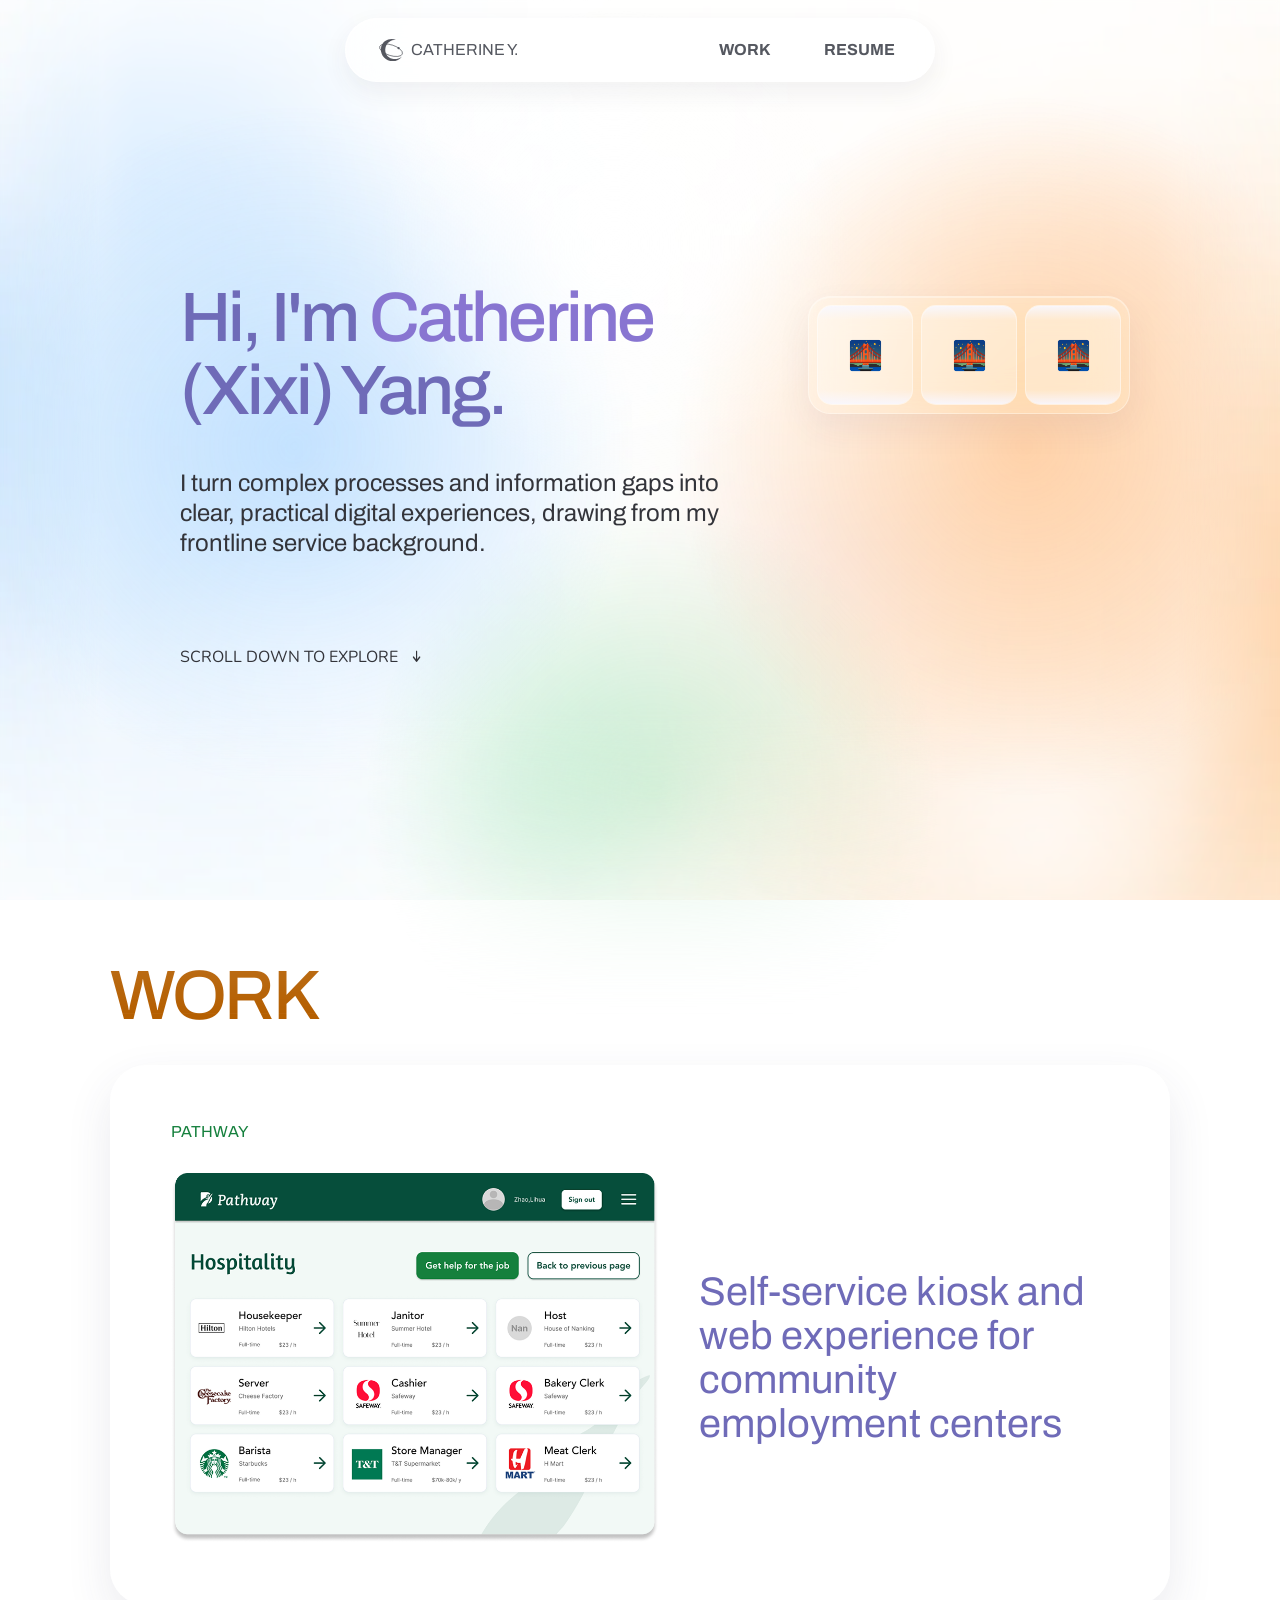
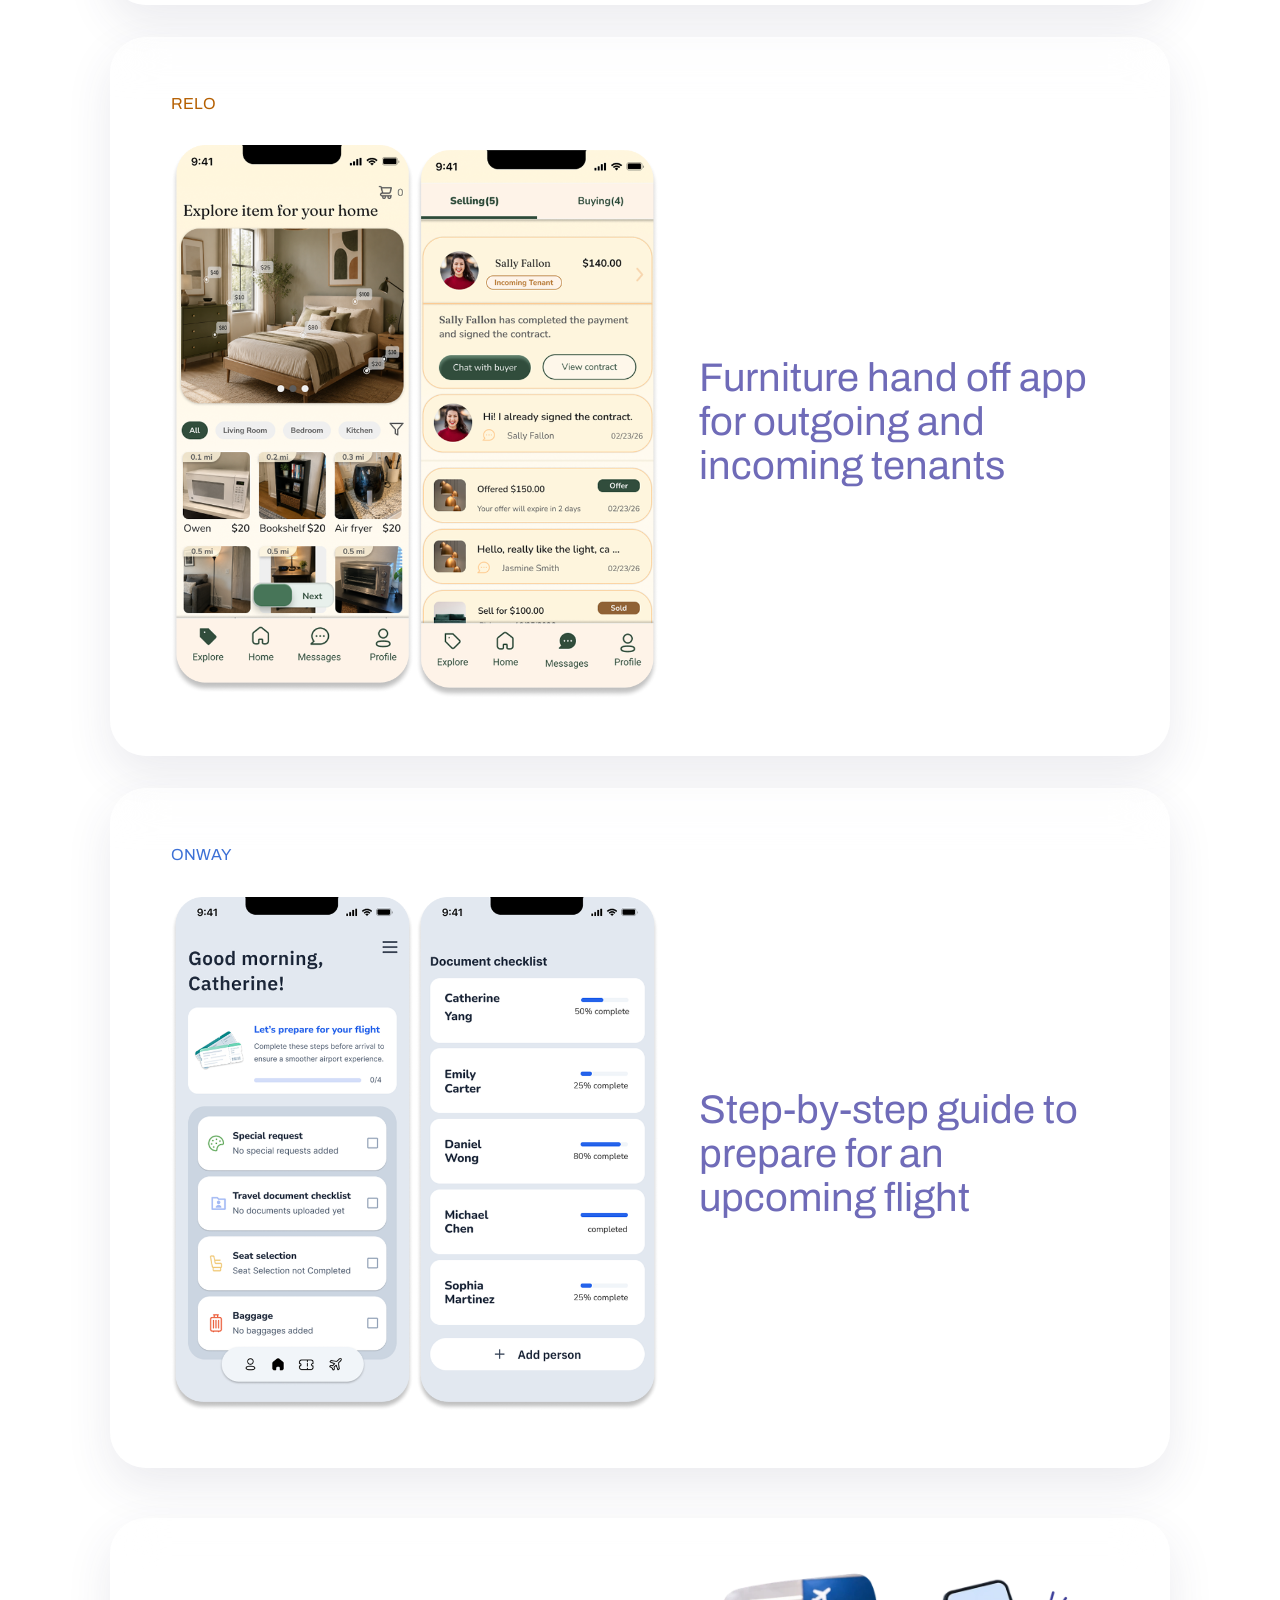
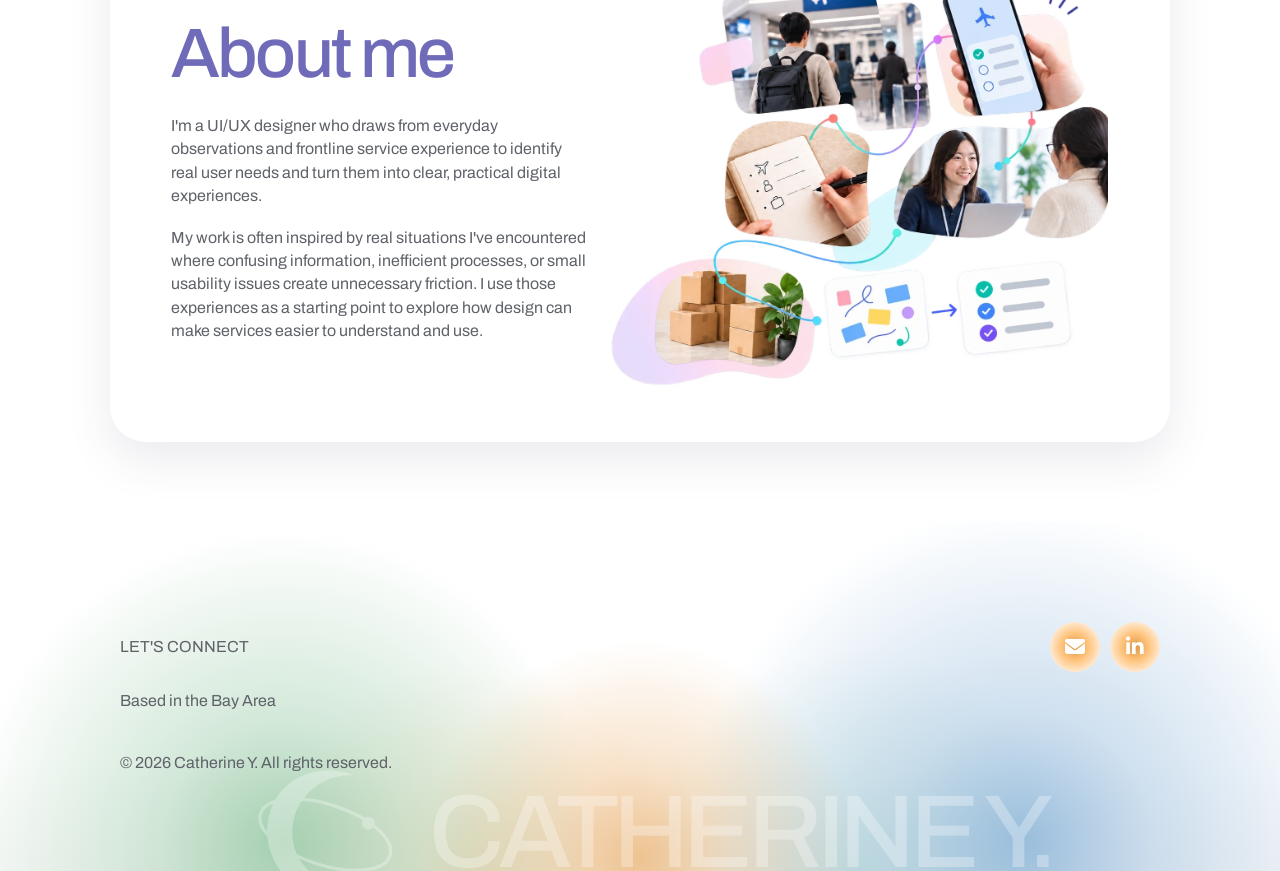
==== index.html @ 607687c9 "Restore Catherine color animation and set homepage headings to Archivo 500" ====
<!doctype html>
<html lang="en">
<head>
  <meta charset="utf-8">
  <meta name="viewport" content="width=device-width, initial-scale=1">
  <title>Catherine Y. — UI/UX Designer</title>
  <meta name="description" content="Selected UI/UX work by Catherine Y., a designer based in the Bay Area.">
  <link rel="preconnect" href="https://fonts.googleapis.com">
  <link rel="preconnect" href="https://fonts.gstatic.com" crossorigin>
  <link rel="stylesheet" href="https://cdnjs.cloudflare.com/ajax/libs/font-awesome/6.7.2/css/all.min.css">
  <link rel="stylesheet" href="style-hero-slot-machine(3).css?v=archivo-heading-color-20261027">
</head>
<body data-project="hero">
  <div class="site-backdrop" aria-hidden="true">
    <span class="theme-wash theme-wash--hero"></span>
    <span class="theme-wash theme-wash--pathway"></span>
    <span class="theme-wash theme-wash--relo"></span>
    <span class="theme-wash theme-wash--onway"></span>
    <span class="theme-wash theme-wash--about"></span>
  </div>

  <main id="top">
      <header class="topbar page-width">
        <a class="wordmark" href="#top" aria-label="Catherine Y. home">
          <svg class="wordmark-logo" viewBox="0 0 1024 1024" aria-hidden="true" focusable="false">
            <path d="M704 185C510 110 286 200 232 403C176 612 311 824 520 861C670 888 818 831 895 716C806 790 694 819 588 795C427 759 331 599 367 440C402 282 544 182 704 185Z" fill="currentColor"/>
            <ellipse cx="545" cy="520" rx="382" ry="170" transform="rotate(18 545 520)" fill="none" stroke="currentColor" stroke-width="18"/>
            <ellipse cx="545" cy="520" rx="382" ry="170" transform="rotate(18 545 520)" fill="none" stroke="currentColor" stroke-width="6"/>
            <circle cx="786" cy="455" r="36" fill="currentColor"/>
          </svg>
          <span>CATHERINE Y.</span>
        </a>
        <nav class="desktop-nav" aria-label="Primary navigation">
          <a href="#work">WORK</a>
          <span aria-disabled="true">RESUME</span>
        </nav>
        <div class="mobile-nav">
          <button class="menu-button" id="menuButton" type="button" aria-label="Open navigation menu" aria-expanded="false" aria-controls="mobileMenu">
            <i class="menu-icon menu-icon--bars fa-solid fa-bars" aria-hidden="true"></i>
            <i class="menu-icon menu-icon--close fa-solid fa-xmark" aria-hidden="true"></i>
          </button>
          <nav class="mobile-menu" id="mobileMenu" aria-label="Mobile navigation" hidden>
            <a href="#work">WORK</a>
            <span aria-disabled="true">RESUME</span>
          </nav>
        </div>
      </header>
    <section class="hero" data-theme="hero" aria-labelledby="hero-title">

      <div class="hero-content page-width">
        <div class="hero-heading-row">
          <h1 id="hero-title">
            <span class="hero-title__line hero-title__primary">Hi, I&apos;m <span class="hero-title__name">Catherine</span><wbr>(Xixi) Yang.</span>
          </h1>
        </div>
        <p>I turn complex processes and information gaps into clear, practical digital experiences, drawing from my frontline service background.</p>
        <div class="hero-slot" aria-label="Animated slot machine identity tags">
          <div class="hero-slot__window">
            <div class="hero-slot__reel" id="slotReel1"></div>
          </div>
          <div class="hero-slot__window">
            <div class="hero-slot__reel" id="slotReel2"></div>
          </div>
          <div class="hero-slot__window">
            <div class="hero-slot__reel" id="slotReel3"></div>
          </div>
        </div>
        <a class="explore-link" href="#work">
          <span>SCROLL DOWN TO EXPLORE</span>
          <i class="fa-solid fa-arrow-down" aria-hidden="true"></i>
        </a>
      </div>
    </section>

    <section class="work page-width" id="work" aria-label="Selected work">
      <h2 class="work-heading">WORK</h2>
      <a class="project-card project-card--pathway" data-theme="pathway" aria-labelledby="pathway-title" href="pathway-case-study/index.html" aria-label="Open Pathway case study">
        <p class="project-label">PATHWAY</p>
        <div class="project-grid project-grid--image-first">
          <img class="project-art project-art--pathway" src="assets/homepage-pathway-f1f84f32.webp" alt="Pathway employment center kiosk and web dashboard" width="935" height="709" loading="lazy" decoding="async">
          <div class="project-copy">
            <h2 id="pathway-title">Self-service kiosk and web experience for community employment centers</h2>
            <span class="project-button project-button--green" aria-hidden="true">
              <span>VIEW MORE</span>
              <i class="fa-solid fa-arrow-right" aria-hidden="true"></i>
            </span>
          </div>
        </div>
      </a>

      <a class="project-card project-card--relo" data-theme="relo" aria-labelledby="relo-title" href="relo-case-study/index.html" aria-label="Open Relo case study">
        <p class="project-label">RELO</p>
        <div class="project-grid project-grid--image-first">
          <img class="project-art project-art--relo" src="assets/homepage-relo-a4ccd222.webp" alt="Relo furniture handoff mobile app" width="801" height="910" loading="lazy" decoding="async">
          <div class="project-copy">
            <h2 id="relo-title">Furniture hand off app for outgoing and incoming tenants</h2>
            <span class="project-button project-button--orange" aria-hidden="true">
              <span>VIEW MORE</span>
              <i class="fa-solid fa-arrow-right" aria-hidden="true"></i>
            </span>
          </div>
        </div>
      </a>

      <a class="project-card project-card--onway" data-theme="onway" aria-labelledby="onway-title" href="onway-case-study/index.html" aria-label="Open Onway case study">
        <p class="project-label">ONWAY</p>
        <div class="project-grid project-grid--image-first">
          <img class="project-art project-art--onway" src="assets/homepage-onway-e5af6d62.webp" alt="Onway post-booking travel preparation mobile app" width="854" height="900" loading="lazy" decoding="async">
          <div class="project-copy project-copy--onway">
            <h2 id="onway-title">Step-by-step guide to prepare for an upcoming flight</h2>
            <span class="project-button project-button--blue" aria-hidden="true">
              <span>VIEW MORE</span>
              <i class="fa-solid fa-arrow-right" aria-hidden="true"></i>
            </span>
          </div>
        </div>
      </a>
    </section>

    <section class="about page-width" id="about" data-theme="about" aria-labelledby="about-title">
      <div class="about-copy">
        <h2 id="about-title">About me</h2>
        <div>
          <p>I&apos;m a UI/UX designer who draws from everyday observations and frontline service experience to identify real user needs and turn them into clear, practical digital experiences.</p>
          <p>My work is often inspired by real situations I&apos;ve encountered where confusing information, inefficient processes, or small usability issues create unnecessary friction. I use those experiences as a starting point to explore how design can make services easier to understand and use.</p>
        </div>
      </div>
      <img class="about-art" src="assets/homepage-about.webp" alt="A collage illustrating Catherine's design practice" width="1214" height="1025" loading="lazy" decoding="async">
    </section>

    <footer class="footer">
    <div class="footer-watermark" aria-hidden="true">
      <svg class="footer-watermark-logo" viewBox="0 0 1024 1024" focusable="false">
        <path d="M704 185C510 110 286 200 232 403C176 612 311 824 520 861C670 888 818 831 895 716C806 790 694 819 588 795C427 759 331 599 367 440C402 282 544 182 704 185Z" fill="currentColor"/>
        <ellipse cx="545" cy="520" rx="382" ry="170" transform="rotate(18 545 520)" fill="none" stroke="currentColor" stroke-width="18"/>
        <ellipse cx="545" cy="520" rx="382" ry="170" transform="rotate(18 545 520)" fill="none" stroke="currentColor" stroke-width="6"/>
        <circle cx="786" cy="455" r="36" fill="currentColor"/>
      </svg>
      <span>CATHERINE Y.</span>
    </div>
      <div class="footer-inner page-width">
        <div class="footer-row footer-row--top">
          <p>LET&apos;S CONNECT</p>
          <div class="social-links">
            <a href="mailto:sipheyy@gmail.com" aria-label="Email Catherine" title="sipheyy@gmail.com">
              <i class="fa-solid fa-envelope" aria-hidden="true"></i>
            </a>
            <span aria-label="LinkedIn link coming soon" title="LinkedIn link coming soon">
              <i class="fa-brands fa-linkedin-in" aria-hidden="true"></i>
            </span>
          </div>
        </div>
        <div class="footer-row footer-row--contact">
          <p>Based in the Bay Area</p>
        </div>
        <div class="footer-bottom-row"><p class="copyright">© 2026 Catherine Y. All rights reserved.</p><div class="footer-brand" aria-label="Catherine Y."><svg class="footer-brand-logo" viewBox="0 0 1024 1024" aria-hidden="true" focusable="false">
  <path d="M704 185C510 110 286 200 232 403C176 612 311 824 520 861C670 888 818 831 895 716C806 790 694 819 588 795C427 759 331 599 367 440C402 282 544 182 704 185Z" fill="currentColor"/>
  <ellipse cx="545" cy="520" rx="382" ry="170" transform="rotate(18 545 520)" fill="none" stroke="currentColor" stroke-width="18"/>
  <ellipse cx="545" cy="520" rx="382" ry="170" transform="rotate(18 545 520)" fill="none" stroke="currentColor" stroke-width="6"/>
  <circle cx="786" cy="455" r="36" fill="currentColor"/>
</svg><span>CATHERINE Y.</span></div></div>
      </div>
    </footer>
  </main>

  <div class="project-cursor" id="projectCursor" aria-hidden="true">
    <div class="project-cursor__glow"></div>
    <svg class="project-cursor__ring" viewBox="0 0 132 132" focusable="false">
      <defs>
        <path id="projectCursorPath" d="M66,66 m-49,0 a49,49 0 1,1 98,0 a49,49 0 1,1 -98,0" />
      </defs>
      <text>
        <textPath href="#projectCursorPath" startOffset="0%" textLength="307" lengthAdjust="spacing">VIEW MORE · VIEW MORE · VIEW MORE · </textPath>
      </text>
    </svg>
  </div>

  <script>
    (() => {
      const button = document.getElementById('menuButton');
      const menu = document.getElementById('mobileMenu');
      const closeMenu = () => {
        menu.hidden = true;
        document.body.classList.remove('menu-open');
        button.setAttribute('aria-expanded', 'false');
        button.setAttribute('aria-label', 'Open navigation menu');
        button.classList.remove('is-open');
      };

      button.addEventListener('click', () => {
        const willOpen = menu.hidden;
        menu.hidden = !willOpen;
        document.body.classList.toggle('menu-open', willOpen);
        button.setAttribute('aria-expanded', String(willOpen));
        button.setAttribute('aria-label', willOpen ? 'Close navigation menu' : 'Open navigation menu');
        button.classList.toggle('is-open', willOpen);
      });

      menu.querySelectorAll('a').forEach((link) => link.addEventListener('click', closeMenu));
      document.addEventListener('keydown', (event) => {
        if (event.key === 'Escape') closeMenu();
      });

      /* Hero slot machine */
      const reduceMotionSlot = window.matchMedia('(prefers-reduced-motion: reduce)').matches;
      const reels = [
        document.getElementById('slotReel1'),
        document.getElementById('slotReel2'),
        document.getElementById('slotReel3')
      ];

      const slotSets = [
        ['UI', 'UX', 'DESIGNER'],
        ['🌉', '🌉', '🌉'],
        ['Ps', 'Ai', 'Figma'],
        ['📷', '📷', '📷'],
        ['HTML', 'CSS', 'JS']
      ];

      const repeatCount = 18;
      const currentPositions = [slotSets.length * 6, slotSets.length * 6, slotSets.length * 6];
      const getItemHeight = () => {
        const slot = document.querySelector('.hero-slot');
        const height = slot ? parseFloat(getComputedStyle(slot).getPropertyValue('--slot-h')) : 100;
        return Number.isFinite(height) ? height : 100;
      };

      const tokenClass = (token) => {
        if (['🌉', '📷'].includes(token)) return 'hero-slot__item--emoji';
        const map = {
          'Ps': 'hero-slot__item--ps',
          'Ai': 'hero-slot__item--ai',
          'Figma': 'hero-slot__item--figma',
          'CSS': 'hero-slot__item--css',
          'HTML': 'hero-slot__item--html',
          'JS': 'hero-slot__item--js'
        };
        return map[token] || '';
      };

      const makeItem = (token) => {
        const div = document.createElement('div');
        div.className = `hero-slot__item ${tokenClass(token)}`.trim();
        if (['Ps', 'Ai', 'Figma'].includes(token)) {
          const badge = document.createElement('span');
          badge.className = `hero-slot__badge hero-slot__badge--${token.toLowerCase()}`;
          badge.textContent = token;
          div.appendChild(badge);
        } else {
          div.textContent = token;
        }
        return div;
      };

      reels.forEach((reel, col) => {
        if (!reel) return;
        for (let r = 0; r < repeatCount; r++) {
          slotSets.forEach((set) => reel.appendChild(makeItem(set[col])));
        }
        reel.style.transform = `translateY(${-currentPositions[col] * getItemHeight()}px)`;
      });

      const resetReelIfNeeded = (reel, index) => {
        const itemHeight = getItemHeight();
        const maxSafeIndex = slotSets.length * (repeatCount - 5);
        if (currentPositions[index] < maxSafeIndex) return;

        currentPositions[index] -= slotSets.length * 8;
        reel.style.transition = 'none';
        reel.style.transform = `translateY(${-currentPositions[index] * itemHeight}px)`;
        reel.offsetHeight;
      };

      if (!reduceMotionSlot && reels.every(Boolean)) {
        let sequenceIndex = 0;

        const spin = () => {
          const itemHeight = getItemHeight();
          sequenceIndex = (sequenceIndex + 1) % slotSets.length;
          const durations = [780, 980, 1180];
          const extraLoops = [2, 3, 4];

          reels.forEach((reel, index) => {
            resetReelIfNeeded(reel, index);
            currentPositions[index] += slotSets.length * extraLoops[index] + 1;
            reel.style.transition = `transform ${durations[index]}ms cubic-bezier(.16,.84,.24,1)`;
            reel.style.transform = `translateY(${-currentPositions[index] * itemHeight}px)`;
          });
        };

        setTimeout(() => {
          spin();
          setInterval(spin, 3400);
        }, 900);
      }

      const alignSlotWithHeading = () => {
        const heroContent = document.querySelector('.hero-content');
        const heroHeading = heroContent?.querySelector('#hero-title');
        const heroSlot = document.querySelector('.hero-slot');
        if (!heroContent || !heroHeading || !heroSlot) return;

        if (window.matchMedia('(min-width: 1121px)').matches) {
          const headingTop = heroHeading.getBoundingClientRect().top - heroContent.getBoundingClientRect().top;
          heroSlot.style.top = `${headingTop + (heroHeading.offsetHeight - heroSlot.offsetHeight) / 2}px`;
        } else {
          heroSlot.style.removeProperty('top');
        }
      };

      requestAnimationFrame(alignSlotWithHeading);
      document.fonts?.ready.then(alignSlotWithHeading);

      let slotResizeFrame;
      window.addEventListener('resize', () => {
        cancelAnimationFrame(slotResizeFrame);
        slotResizeFrame = requestAnimationFrame(() => {
          const itemHeight = getItemHeight();
          reels.forEach((reel, index) => {
            if (!reel) return;
            reel.style.transition = 'none';
            reel.style.transform = `translateY(${-currentPositions[index] * itemHeight}px)`;
          });
          alignSlotWithHeading();
        });
      });
const defaultTheme = document.body.dataset.project || 'hero';
      const projectCursor = document.getElementById('projectCursor');
      const finePointer = window.matchMedia('(min-width: 1121px) and (hover: hover) and (pointer: fine)');
      const cursorColors = {
        pathway: '#15803d',
        relo: '#b55f00',
        onway: '#3c70d6'
      };

      const moveProjectCursor = (event) => {
        if (!projectCursor || !finePointer.matches) return;
        projectCursor.style.setProperty('--cursor-x', `${event.clientX}px`);
        projectCursor.style.setProperty('--cursor-y', `${event.clientY}px`);
      };

      document.querySelectorAll('.project-card').forEach((card) => {
        const href = card.dataset.href;

        card.addEventListener('mouseenter', () => {
          document.body.dataset.project = card.dataset.theme;
          card.classList.add('is-hovered');

          if (projectCursor && finePointer.matches) {
            projectCursor.style.setProperty('--cursor-color', cursorColors[card.dataset.theme] || '#6F6BB8');
            projectCursor.classList.add('is-visible');
          }
        });

        card.addEventListener('mousemove', moveProjectCursor);

        card.addEventListener('mouseleave', () => {
          document.body.dataset.project = defaultTheme;
          card.classList.remove('is-hovered');
          projectCursor?.classList.remove('is-visible');
        });

        card.addEventListener('click', (event) => {
          if (!href || event.target.closest('a, button')) return;
          window.location.href = href;
        });

        card.addEventListener('keydown', (event) => {
          if (!href || (event.key !== 'Enter' && event.key !== ' ')) return;
          if (event.target.closest('a, button')) return;
          event.preventDefault();
          window.location.href = href;
        });
      });

      finePointer.addEventListener?.('change', () => {
        projectCursor?.classList.remove('is-visible');
      });
    })();
  </script>
</body>
</html>
---- style-hero-slot-machine(3).css ----
@import url("https://fonts.googleapis.com/css2?family=Archivo:wdth,wght@100,300;100,400;100,500;100,600;100,700&family=Caveat:wght@400;500&family=Nunito:wght@400;600&display=swap");

:root {
  --ink: #020617;
  --green: #064e3b;
  --orange: #bf6a02;
  --blue: #2563eb;
  --lavender: #a294e0;
  --border: #cbd5e1;
  --page-width: 1060px;
  --home-heading-size: 70px;
}

* { box-sizing: border-box; }
html { scroll-behavior: smooth; }
body {
  margin: 0;
  min-width: 320px;
  background: #fff;
  color: var(--ink);
  font-family: "Archivo", Arial, sans-serif;
}
body, button { font-synthesis: none; }
a { color: inherit; text-decoration: none; }
button { font: inherit; }
img { display: block; max-width: 100%; }
[hidden] { display: none !important; }

.site-backdrop {
  position: fixed;
  inset: 0;
  z-index: 0;
  overflow: hidden;
  pointer-events: none;
  background: #fff url("assets/homepage-backdrop.webp") center top / cover no-repeat;
}
main { position: relative; z-index: 1; }
.site-backdrop::after {
  content: "";
  position: absolute;
  inset: 0;
  background: rgb(255 255 255 / 20%);
  backdrop-filter: blur(2px);
}
.theme-wash {
  position: absolute;
  top: -8%;
  bottom: -8%;
  left: 50%;
  width: min(1280px, 100%);
  opacity: 0;
  transform: translateX(-50%) scale(1.02) rotate(-2deg);
  transition: opacity 480ms ease, transform 700ms cubic-bezier(.2,.7,.2,1);
  filter: blur(38px);
  -webkit-mask-image: linear-gradient(to right, transparent 0%, #000 10%, #000 90%, transparent 100%);
  mask-image: linear-gradient(to right, transparent 0%, #000 10%, #000 90%, transparent 100%);
}
.theme-wash::after {
  content: "";
  position: absolute;
  inset: 0;
  background:
    radial-gradient(ellipse at 36% 19%, rgb(255 255 255 / 98%), transparent 15%),
    radial-gradient(ellipse at 66% 44%, rgb(255 255 255 / 95%), transparent 16%),
    radial-gradient(ellipse at 26% 70%, rgb(255 255 255 / 92%), transparent 15%),
    radial-gradient(ellipse at 82% 86%, rgb(255 255 255 / 88%), transparent 14%);
}
.theme-wash--hero {
  background:
    radial-gradient(ellipse at 12% 25%, rgb(137 198 255 / 68%), transparent 18%),
    radial-gradient(ellipse at 86% 32%, rgb(255 174 105 / 62%), transparent 17%),
    radial-gradient(ellipse at 43% 81%, rgb(140 222 173 / 52%), transparent 16%),
    radial-gradient(ellipse at 66% 60%, rgb(211 188 255 / 30%), transparent 14%);
}
.theme-wash--pathway { background:
  radial-gradient(ellipse at 12% 24%, rgb(74 190 126 / 48%), transparent 24%),
  radial-gradient(ellipse at 86% 30%, rgb(103 211 149 / 42%), transparent 22%),
  radial-gradient(ellipse at 39% 76%, rgb(58 174 111 / 36%), transparent 23%),
  radial-gradient(ellipse at 72% 86%, rgb(137 224 169 / 34%), transparent 21%),
  radial-gradient(ellipse at 48% 43%, rgb(255 255 255 / 95%), transparent 20%);
}
.theme-wash--relo { background:
  radial-gradient(ellipse at 12% 24%, rgb(247 139 51 / 48%), transparent 24%),
  radial-gradient(ellipse at 86% 30%, rgb(255 175 74 / 42%), transparent 22%),
  radial-gradient(ellipse at 39% 76%, rgb(224 112 27 / 36%), transparent 23%),
  radial-gradient(ellipse at 72% 86%, rgb(255 193 105 / 34%), transparent 21%),
  radial-gradient(ellipse at 48% 43%, rgb(255 255 255 / 95%), transparent 20%);
}
.theme-wash--onway { background:
  radial-gradient(ellipse at 12% 24%, rgb(70 150 247 / 48%), transparent 24%),
  radial-gradient(ellipse at 86% 30%, rgb(104 184 255 / 42%), transparent 22%),
  radial-gradient(ellipse at 39% 76%, rgb(55 127 229 / 36%), transparent 23%),
  radial-gradient(ellipse at 72% 86%, rgb(139 198 255 / 34%), transparent 21%),
  radial-gradient(ellipse at 48% 43%, rgb(255 255 255 / 95%), transparent 20%);
}
.theme-wash--about {
  background:
    radial-gradient(ellipse at 16% 33%, rgb(192 155 241 / 50%), transparent 18%),
    radial-gradient(ellipse at 80% 58%, rgb(128 218 177 / 52%), transparent 18%),
    radial-gradient(ellipse at 48% 86%, rgb(255 188 147 / 27%), transparent 14%);
}
body[data-project="hero"] .theme-wash--hero,
body[data-project="pathway"] .theme-wash--pathway,
body[data-project="relo"] .theme-wash--relo,
body[data-project="onway"] .theme-wash--onway,
body[data-project="about"] .theme-wash--about { opacity: 1; transform: translateX(-50%) scale(1) rotate(1deg); }

.page-width { width: var(--page-width); margin-inline: auto; }
.hero {
  position: relative;
  isolation: isolate;
  min-height: 647px;
}
.hero::before {
  content: "";
  position: absolute;
  top: 0;
  bottom: -150px;
  left: 50%;
  width: min(1280px, 100%);
  transform: translateX(-50%);
  z-index: -1;
  background:
    radial-gradient(circle at 48% 24%, rgb(255 255 255 / 82%), transparent 23%),
    radial-gradient(circle at 23% 44%, rgb(175 216 255 / 62%), transparent 30%),
    radial-gradient(circle at 80% 44%, rgb(255 190 132 / 62%), transparent 30%),
    radial-gradient(circle at 51% 78%, rgb(166 226 184 / 55%), transparent 28%),
    rgb(255 255 255 / 52%);
  -webkit-mask-image:
    linear-gradient(to bottom, #000 0%, #000 70%, transparent 100%),
    linear-gradient(to right, transparent 0%, #000 8%, #000 92%, transparent 100%);
  -webkit-mask-composite: source-in;
  mask-image:
    linear-gradient(to bottom, #000 0%, #000 70%, transparent 100%),
    linear-gradient(to right, transparent 0%, #000 8%, #000 92%, transparent 100%);
  mask-composite: intersect;
  transform-origin: center;
  will-change: transform;
  animation: hero-glow-drift 24s ease-in-out infinite alternate;
}
.topbar {
  height: 126px;
  padding-top: 50px;
  display: flex;
  align-items: flex-start;
  justify-content: space-between;
  font-size: 16px;
  line-height: 1.2;
}
.wordmark { font-weight: 400; }
.wordmark-logo { display: none; }
.desktop-nav { display: flex; gap: 37px; font-weight: 700; }
.desktop-nav span, .mobile-menu span { cursor: default; color: var(--ink); }
.mobile-nav { display: none; }
.hero-content {
  padding: 100px 40px 90px 70px;
  display: grid;
  grid-template-columns: minmax(0, 570px) auto;
  grid-template-rows: auto auto auto;
  column-gap: clamp(72px, 8vw, 120px);
  align-items: start;
  justify-content: space-between;
}
.hero h1, .about h2 {
  margin: 0;
  font-family: "Archivo", Arial, sans-serif;
  font-weight: 500;
  line-height: 1.04;
  letter-spacing: -0.04em;
}
.hero h1 {
  font-size: var(--home-heading-size);
  max-width: 100%;
}
.hero-title__line { display: block; white-space: normal; }
.hero-title__primary {
  font-family: "Archivo", Arial, sans-serif;
  font-size: var(--home-heading-size);
  font-weight: 500;
  color: var(--primary-text);
}
@keyframes hero-glow-drift {
  0% { transform: translateX(-50%) translate3d(-18px, -8px, 0) scale(1.02) rotate(-0.45deg); }
  31% { transform: translateX(-50%) translate3d(20px, 11px, 0) scale(1.05) rotate(0.35deg); }
  68% { transform: translateX(-50%) translate3d(-7px, 23px, 0) scale(1.03) rotate(-0.2deg); }
  100% { transform: translateX(-50%) translate3d(24px, -4px, 0) scale(1.04) rotate(0.5deg); }
}


.hero-content > p {
  width: min(570px, 100%);
  margin: 40px 0 0;
  grid-column: 1;
  grid-row: 2;
  font-size: 24px;
  line-height: 1.25;
}
.explore-link {
  display: inline-flex;
  align-items: center;
  gap: 14px;
  margin-top: 88px;
  font-family: "Nunito", sans-serif;
  font-size: 16px;
  grid-column: 1;
  grid-row: 3;
  justify-self: start;
}
.explore-link i,
.back-to-top i {
  width: auto;
  height: auto;
  display: inline-block;
  border-radius: 0;
  background: none;
  color: #000;
  font-size: 13px;
  opacity: 1;
}
.explore-link i::before,
.back-to-top i::before {
  display: block;
  transform: scaleX(.78);
}

.work {
  padding-top: 96px;
  display: flex;
  flex-direction: column;
  gap: 32px;
  scroll-margin-top: 24px;
}
.work-heading {
  margin: 0;
  color: #b55f00;
  font-family: "Archivo", Arial, sans-serif;
  font-size: var(--home-heading-size);
  font-weight: 500;
  line-height: 1.04;
  letter-spacing: -0.04em;
}

.project-card,
.about {
  border: 1px solid var(--border);
  border-radius: 36px;
  background: rgb(255 255 255 / 88%);
  backdrop-filter: blur(20px);
}
.project-card { min-height: 540px; padding: 56px 60px; transition: transform 220ms ease, box-shadow 220ms ease; }
.project-card.is-hovered { transform: translateY(-4px); }
.project-card--pathway.is-hovered { box-shadow: 0 18px 46px rgb(21 128 61 / 13%); }
.project-card--relo.is-hovered { box-shadow: 0 18px 46px rgb(198 111 8 / 13%); }
.project-card--onway.is-hovered { box-shadow: 0 18px 46px rgb(82 127 227 / 14%); }
.project-card--relo,
.project-card--onway { min-height: 610px; }
.project-label {
  margin: 0;
  width: 100%;
  font-family: "Archivo", Arial, sans-serif;
  font-size: 16px;
  font-weight: 600;
  line-height: 1.2;
  letter-spacing: .14em;
}
.project-card > .project-label { margin-bottom: 32px; }
.project-grid {
  display: grid;
  grid-template-columns: minmax(0, 1.19fr) minmax(0, 1fr);
  align-items: center;
  gap: 40px;
}
.project-grid--image-first { grid-template-columns: minmax(0, 1.19fr) minmax(0, 1fr); }
.project-copy { display: flex; flex-direction: column; align-items: flex-start; gap: 40px; }

.project-card--relo .project-copy { gap: 50px; }
.project-copy--onway { gap: 77px; }
.project-copy h2 {
  margin: 0;
  font-size: 40px;
  font-weight: 400;
  line-height: 1.1;
}
.project-card--pathway h2 { color: var(--green); }
.project-card--relo h2 { color: var(--orange); }
.project-card--onway h2 { color: var(--blue); }
.project-button {
  width: 197px;
  height: 56px;
  padding: 15px 20px;
  display: inline-flex;
  align-items: center;
  justify-content: center;
  gap: 15px;
  border-radius: 12px;
  border: 1px solid currentColor;
  background: transparent;
  color: var(--button-color);
  font-size: 20px;
  font-weight: 600;
  opacity: 1;
  transition: color 180ms ease, background 180ms ease, border-color 180ms ease, transform 180ms ease;
}
.project-button i { color: currentColor; font-size: 17px; }
.project-button--green { --button-color: #15803d; --button-hover: linear-gradient(79deg, rgb(21 128 61 / 72%) 1%, rgb(154 207 170 / 84%) 58%, #fff 99%); }
.project-button--orange { --button-color: #b55f00; --button-hover: linear-gradient(79deg, #e3993e 1%, rgb(233 175 101 / 80%) 56%, #fff 99%); }
.project-button--blue { --button-color: #3c70d6; --button-hover: linear-gradient(79deg, #6a94f0 1%, #9fb7ed 56%, #fff 99%); }
.project-button:hover {
  border-color: var(--button-color);
  background: var(--button-hover);
  color: #fff;
  transform: translateY(-2px);
}
.project-art { width: 100%; height: auto; object-fit: contain; }
.project-art--pathway { max-width: 527px; }
.project-art--relo { max-width: 504px; }
.project-art--onway { max-width: 501px; }

.about {
  min-height: 524px;
  margin-top: 50px;
  margin-bottom: 80px;
  padding: 50px 60px;
  display: grid;
  grid-template-columns: minmax(0, 417px) minmax(0, 503px);
  align-items: center;
  gap: 20px;
  scroll-margin-top: 24px;
}
.about-copy { display: flex; flex-direction: column; gap: 24px; }
.about h2 { color: var(--green); font-family: "Archivo", Arial, sans-serif; font-size: var(--home-heading-size); }
.about-copy p { margin: 0; font-size: 16px; line-height: 1.2; }
.about-copy p + p { margin-top: 19px; }
.about-art { width: 503px; height: 422px; object-fit: contain; }

.footer {
  position: relative;
  z-index: 1;
  isolation: isolate;
  overflow: hidden;
  margin: 0;
  padding-top: 100px;
  padding-bottom: 100px;
  border-top: 0;
  background: transparent;
  backdrop-filter: none;
}
.footer::before {
  content: "";
  position: absolute;
  inset: 0 auto 0 50%;
  z-index: 0;
  width: min(1280px, 100%);
  transform: translateX(-50%);
  background:
    radial-gradient(ellipse at 7% 82%, rgb(135 196 255 / 32%), transparent 21%),
    radial-gradient(ellipse at 91% 20%, rgb(255 178 113 / 31%), transparent 20%),
    radial-gradient(ellipse at 62% 92%, rgb(137 218 176 / 27%), transparent 19%),
    radial-gradient(ellipse at 46% 36%, rgb(255 255 255 / 84%), transparent 24%);
  filter: blur(24px);
  -webkit-mask-image: linear-gradient(to bottom, transparent 0%, rgb(0 0 0 / 35%) 38%, #000 78%, #000 100%);
  mask-image: linear-gradient(to bottom, transparent 0%, rgb(0 0 0 / 35%) 38%, #000 78%, #000 100%);
  pointer-events: none;
}
.footer-inner { position: relative; z-index: 1; padding: 0 10px; }
.footer-row { display: flex; align-items: center; justify-content: space-between; }
.footer-row p { margin: 0; }
.footer-row--top { font-size: 16px; }
.back-to-top { display: inline-flex; align-items: center; gap: 14px; font-family: "Nunito", sans-serif; }
.footer-row--contact { width: 526px; margin-top: 20px; }
.footer-row--contact > p { white-space: nowrap; }
.social-links { display: flex; gap: 10px; }
.social-links a,
.social-links > span {
  width: 50px;
  height: 50px;
  display: grid;
  place-items: center;
  border-radius: 50%;
  background: radial-gradient(circle, #db9847 0%, #ffc37b 38%, #ffead3 72%, rgb(255 255 255 / 18%) 100%);
  color: #fff;
  font-size: 20px;
}
.social-links > span { cursor: default; }
.copyright { margin: 20px 0 0; padding-top: 22px; color: #757575; font-size: 16px; }
.footer-bottom-row {
  margin-top: 20px;
  display: flex;
  align-items: flex-end;
  justify-content: space-between;
  gap: 32px;
}
.footer-bottom-row .copyright {
  margin: 0;
  padding-top: 22px;
}
.footer-brand {
  visibility: hidden;
  margin-left: auto;
  display: inline-flex;
  align-items: center;
  justify-content: flex-end;
  gap: 8px;
  font-family: "Archivo", Arial, sans-serif;
  font-size: 30px;
  font-weight: 400;
  line-height: 1;
  color: #555860;
  white-space: nowrap;
}
.footer .footer-brand,
.footer .footer-brand span,
.footer .footer-brand svg { color: #555860; }
.footer-brand-logo {
  width: 42px;
  height: 42px;
  display: block;
  flex: 0 0 42px;
  overflow: visible;
}

a, button { -webkit-tap-highlight-color: transparent; }
a:focus-visible, button:focus-visible { outline: 3px solid rgb(37 99 235 / 55%); outline-offset: 4px; }
.wordmark, .desktop-nav a, .desktop-nav span, .mobile-menu a, .mobile-menu span, .explore-link, .back-to-top, .social-links a, .social-links > span { transition: opacity 160ms ease, transform 160ms ease; }
.wordmark:hover, .mobile-menu a:hover, .mobile-menu span:hover { opacity: 0.62; }
.explore-link:hover, .back-to-top:hover, .social-links a:hover, .social-links > span:hover { transform: translateY(-2px) scale(1.02); }

@media (max-width: 1120px) {
  :root { --page-width: calc(100% - 40px); --home-heading-size: clamp(36px, 12.5vw, 58px); }
  body.menu-open { overflow: hidden; }
  .hero { min-height: 610px; }
  .topbar { height: 92px; padding-top: 22px; align-items: flex-start; }
  .wordmark { padding-top: 13px; font-size: 14px; }
  .desktop-nav { display: none; }
  .mobile-nav { display: block; position: relative; z-index: 30; }
  .menu-button {
    width: 48px;
    height: 48px;
    padding: 0;
    display: grid;
    place-items: center;
    position: relative;
    z-index: 32;
    border: 1px solid rgb(2 6 23 / 18%);
    border-radius: 50%;
    background: transparent;
    color: var(--ink);
    font-size: 20px;
    cursor: pointer;
  }
  .menu-icon {
    position: absolute;
    transition: opacity 260ms ease, transform 320ms cubic-bezier(.2,.75,.2,1);
  }
  .menu-icon--bars { opacity: 1; transform: rotate(0deg) scale(1); }
  .menu-icon--close { opacity: 0; transform: rotate(-90deg) scale(.65); }
  .menu-button.is-open .menu-icon--bars { opacity: 0; transform: rotate(90deg) scale(.65); }
  .menu-button.is-open .menu-icon--close { opacity: 1; transform: rotate(0deg) scale(1); }
  .mobile-menu {
    position: fixed;
    inset: 0;
    z-index: 31;
    width: 100%;
    min-height: 100dvh;
    padding: 116px 28px 48px;
    display: flex;
    flex-direction: column;
    gap: 0;
    border: 0;
    border-radius: 0;
    background:
      radial-gradient(circle at 18% 18%, rgb(174 216 255 / 45%), transparent 27%),
      radial-gradient(circle at 84% 72%, rgb(255 194 140 / 37%), transparent 31%),
      rgb(255 255 255 / 96%);
    box-shadow: none;
    backdrop-filter: blur(22px);
    font-size: 34px;
    font-weight: 600;
  }
  .mobile-menu a,
  .mobile-menu > span {
    min-height: 76px;
    display: flex;
    align-items: center;
    border-bottom: 1px solid rgb(2 6 23 / 12%);
  }
  .hero-content { padding: 78px 0 76px; }
  .hero h1 { font-size: clamp(32px, 12.5vw, 52px); }
  .hero-content > p { width: 100%; margin-top: 28px; font-size: 20px; line-height: 1.3; }
  .explore-link { margin-top: 96px; font-size: 13px; }

  .work { gap: 32px; }
  .project-card { min-height: 0; padding: 36px 24px 40px; border-radius: 26px; }
  .project-label { margin-bottom: 26px; font-size: 14px; }
  .project-grid,
  .project-grid--image-first { display: flex; flex-direction: column; gap: 40px; align-items: stretch; }
  .project-copy,
  .project-card--relo .project-copy,
  .project-copy--onway { display: contents; }
  .project-copy h2 { font-size: 34px; line-height: 1.08; }
  .project-copy h2 { order: 1; }
  .project-art { order: 2; align-self: center; }
  .project-button { order: 3; width: 168px; height: 50px; padding: 13px 16px; align-self: flex-start; font-size: 16px; }

  .about {
    min-height: 0;
    margin-bottom: 60px;
    margin-top: 32px;
    padding: 38px 24px;
    display: flex;
    flex-direction: column;
    gap: 24px;
    border-radius: 26px;
  }
  .about-copy { gap: 30px; }
  .work-heading, .about h2 { font-size: var(--home-heading-size); }
  .about-art { width: 100%; height: auto; }

  .footer { margin-top: 92px; }
  .footer-inner { padding: 0; }
  .footer-row--top { align-items: flex-start; }
  .footer-row--contact { width: 100%; margin-top: 34px; align-items: flex-start; }
  .footer-row--contact > p { max-width: none; white-space: nowrap; line-height: 1.25; }
  .social-links a, .social-links > span { width: 46px; height: 46px; }
  .copyright { padding-top: 34px; font-size: 13px; }
}

@media (prefers-reduced-motion: reduce) {
  html { scroll-behavior: auto; }
  .hero::before { animation: none; }
  .theme-wash, .menu-icon, .project-card, .project-button, .wordmark, .desktop-nav a, .desktop-nav span, .mobile-menu a, .mobile-menu span, .explore-link, .back-to-top, .social-links a, .social-links > span { transition: none; }
}

/* =========================================================
   FINAL CLEAN OVERRIDES
   One rule set per effect — no stacked version patches
   ========================================================= */

:root {
  --primary-text: #6F6BB8;
  --nav-gray: #555860;
  --footer-gray: #5f6269;
}

/* ---------- Main text ---------- */
body { color: var(--primary-text); }

.hero-content h2,
.hero-content h1,
.project-card h2,
.about h2,
.about p {
  color: var(--primary-text);
}

.hero-content p,
.explore-link,
.explore-link i,
.project-label {
  color: #33343a;
}

/* ---------- Desktop hero sizing ---------- */
@media (min-width: 1121px) {
  :root {
    --nav-top: 18px;
    --nav-height: 64px;
    --hero-nav-gap: 100px;
  }

  .hero {
    height: clamp(760px, 72vw, 980px);
    min-height: clamp(760px, 72vw, 980px);
  }

  .hero-content {
    height: 100%;
    min-height: 0;
    padding:
      calc(var(--nav-top) + var(--nav-height) + var(--hero-nav-gap) + 50px)
      0
      75px
      70px;
    display: flex;
    flex-direction: column;
    justify-content: flex-start;
    align-items: flex-start;
    text-align: left;
  }
}

/* ---------- Hero glass tags ---------- */
.hero-content > h2 {
  width: fit-content;
  display: inline-flex;
  align-items: center;
  justify-content: center;

  padding: 10px 18px;
  margin: 0 10px 18px 0;

  border-radius: 999px;
  background: rgba(255,255,255,.22);
  border: 1px solid rgba(255,255,255,.38);
  box-shadow:
    inset 0 1px 0 rgba(255,255,255,.32),
    0 8px 22px rgba(67,61,113,.08);

  backdrop-filter: blur(18px) saturate(145%);
  -webkit-backdrop-filter: blur(18px) saturate(145%);
}

/* ---------- Glass sections ---------- */
.project-card,
.about {
  background: rgba(255,255,255,.18);
  border: 1px solid rgba(255,255,255,.34);
  box-shadow:
    0 18px 46px rgba(60,55,100,.10),
    inset 0 1px 0 rgba(255,255,255,.26);

  backdrop-filter: blur(26px) saturate(150%);
  -webkit-backdrop-filter: blur(26px) saturate(150%);
}

/* ---------- Project glass buttons ---------- */
.project-button {
  position: relative;
  overflow: hidden;

  background: rgba(255,255,255,.20) !important;
  border: 1px solid rgba(255,255,255,.46) !important;
  box-shadow:
    inset 0 1px 0 rgba(255,255,255,.40),
    0 8px 22px rgba(59,57,91,.08);

  backdrop-filter: blur(16px) saturate(145%);
  -webkit-backdrop-filter: blur(16px) saturate(145%);

  transition:
    transform 220ms ease,
    background 260ms ease,
    border-color 260ms ease,
    box-shadow 220ms ease;
}

.project-button--green { color: #15803d !important; }
.project-button--orange { color: #b55f00 !important; }
.project-button--blue { color: #3c70d6 !important; }

.project-button--green:hover {
  background: linear-gradient(115deg,
    rgba(21,128,61,.42),
    rgba(154,207,170,.34) 58%,
    rgba(255,255,255,.34)) !important;
}
.project-button--orange:hover {
  background: linear-gradient(115deg,
    rgba(227,153,62,.46),
    rgba(233,175,101,.34) 58%,
    rgba(255,255,255,.34)) !important;
}
.project-button--blue:hover {
  background: linear-gradient(115deg,
    rgba(82,127,227,.44),
    rgba(159,183,237,.34) 58%,
    rgba(255,255,255,.34)) !important;
}

.project-button:hover {
  transform: translateY(-2px);
  border-color: rgba(255,255,255,.58) !important;
  box-shadow:
    inset 0 1px 0 rgba(255,255,255,.52),
    0 12px 28px rgba(59,57,91,.12);
}

.project-button:hover,
.project-button:hover span,
.project-button:hover i {
  color: var(--button-color) !important;
}

/* ---------- Footer ---------- */
.footer {
  background:
    radial-gradient(circle at 22% 92%, rgba(112, 181, 132, 0.62) 0%, rgba(112, 181, 132, 0.30) 12%, rgba(112, 181, 132, 0) 30%),
    radial-gradient(circle at 50% 96%, rgba(232, 166, 91, 0.64) 0%, rgba(232, 166, 91, 0.31) 12%, rgba(232, 166, 91, 0) 30%),
    radial-gradient(circle at 80% 91%, rgba(103, 157, 205, 0.64) 0%, rgba(103, 157, 205, 0.31) 12%, rgba(103, 157, 205, 0) 31%),
    radial-gradient(circle at 37% 100%, rgba(239, 190, 124, 0.30) 0%, rgba(239, 190, 124, 0.14) 11%, rgba(239, 190, 124, 0) 24%),
    radial-gradient(circle at 67% 100%, rgba(137, 199, 174, 0.30) 0%, rgba(137, 199, 174, 0.14) 11%, rgba(137, 199, 174, 0) 24%),
    linear-gradient(180deg, #ffffff 0%, #ffffff 68%, #f8f8f8 100%);
  border: 0;
  border-radius: 0;
  box-shadow: none;
  backdrop-filter: none;
  -webkit-backdrop-filter: none;
  color: var(--footer-gray);
}

.footer::before,
.footer::after {
  content: none;
  display: none;
}
.footer-watermark {
  position: absolute;
  left: 50%;
  bottom: -0.52em;
  z-index: 0;
  display: inline-flex;
  flex-direction: row;
  align-items: center;
  justify-content: center;
  gap: .18em;
  transform: translateX(-50%);
  font-family: "Archivo", Arial, sans-serif;
  font-size: clamp(57.6px, 8.1vw, 144px);
  font-weight: 500;
  line-height: .78;
  letter-spacing: -.055em;
  white-space: nowrap;
  color: #fff;
  opacity: .30;
  pointer-events: none;
  user-select: none;
}
.footer-watermark-logo {
  width: 1.76em;
  height: 1.76em;
  flex: 0 0 1.76em;
  display: block;
  overflow: visible;
  color: currentColor;
}
.footer-watermark span { color: currentColor !important; }
.footer-inner {
  position: relative;
  z-index: 1;
  background: transparent;
}
.footer-row,
.footer-bottom-row { background: transparent; }

.footer-row--top {
  width: 100%;
  display: flex;
  align-items: center;
  justify-content: space-between;
}

.footer-row--top .social-links {
  margin-left: auto;
  display: flex;
  align-items: center;
  justify-content: flex-end;
  gap: 10px;
}

.footer p,
.footer a,
.footer span { color: var(--footer-gray); }

/* ---------- Mobile layout ---------- */
@media (max-width: 1120px) {
  .hero {
    min-height: clamp(680px, 165vw, 860px);
  }

  .hero-content {
    min-height: clamp(680px, 165vw, 860px);
    padding: 72px 24px 56px;
    display: flex;
    flex-direction: column;
    justify-content: center;
    align-items: flex-start;
    text-align: left;
  }

  .project-card,
  .about {
    backdrop-filter: none;
    -webkit-backdrop-filter: none;
  }
}

/* Catherine retains the original 13-second color animation. */
#hero-title .hero-title__name {
  color: #8875d1;
  text-decoration: none;
  animation: catherine-color-shift 13s ease-in-out infinite;
}
@keyframes catherine-color-shift {
  0%, 11%   { color: #8875d1; }
  23%, 31%  { color: #476fd1; }
  47%, 55%  { color: #3f8c68; }
  68%, 76%  { color: #b96a2f; }
  89%, 100% { color: #a756b4; }
}
@media (prefers-reduced-motion: reduce) {
  #hero-title .hero-title__name {
    animation: none;
    color: #a294e0;
  }
}

/* =========================================================
   RESPONSIVE LAYOUT — single source of truth
   ========================================================= */

/* Tablet + desktop */
@media (min-width: 1121px) {
  :root {
    --hero-nav-gap: 150px;
  }
}

/* Large desktop: stop Hero height from growing after 1200px */
@media (min-width: 1200px) {
  .hero {
    height: 864px;
    min-height: 864px;
  }
}

/* Mobile keeps the same Hero -> Case Study gap */
@media (max-width: 1120px) {
  .work {
    padding-top: 96px;
  }

}

/* =========================================================
   PROJECT LABELS + ABOUT BODY + FOOTER ICONS
   ========================================================= */

/* Project label colors match their default button colors */
.project-card--green .project-label,
.project-card[data-project="pathway"] .project-label {
  color: #15803d !important;
}

.project-card--orange .project-label,
.project-card[data-project="relo"] .project-label {
  color: #b55f00 !important;
}

.project-card--blue .project-label,
.project-card[data-project="onway"] .project-label {
  color: #3c70d6 !important;
}

/* About Me body copy = gray; heading keeps primary color */
.about p {
  color: #5f6269 !important;
}

/* Footer social icons back to white */
.footer .social-links a,
.footer .social-links span,
.footer .social-links i {
  color: #4f2a00 !important;
}

/* =========================================================
   FIX: project label colors use actual HTML card classes
   ========================================================= */
.project-card--pathway .project-label {
  color: #15803d !important;
}

.project-card--relo .project-label {
  color: #b55f00 !important;
}

.project-card--onway .project-label {
  color: #3c70d6 !important;
}

/* =========================================================
   TYPOGRAPHY FLOOR
   Responsive sizing may scale up, but never below 16px
   ========================================================= */

/* Core readable UI/text elements */
body,
button,
a,
p,
span,
.project-label,
.project-button,
.explore-link,
.wordmark,
.desktop-nav a,
.desktop-nav span,
.mobile-menu a,
.mobile-menu > span {
  font-size: max(16px, 1em);
}

/* Preserve explicit heading hierarchy while enforcing a 16px floor */
h1,
h2,
h3,
h4,
h5,
h6 {
  font-size: max(16px, 1em);
}

/* Mobile navigation keeps its intended visual size */
@media (max-width: 1120px) {
  .mobile-menu a,
  .mobile-menu > span {
    font-size: 20px !important;
  }
}

/* =========================================================
   HERO SLOT MACHINE
   ========================================================= */

.hero-slot {
  --slot-h: 100px;
  display: inline-grid;
  grid-template-columns: repeat(3, 96px);
  gap: 8px;
  align-items: center;
  flex: 0 0 auto;
  margin: 0;
  padding: 8px;
  border-radius: 22px;
  background: rgba(255,255,255,.18);
  border: 1px solid rgba(255,255,255,.36);
  box-shadow:
    0 14px 34px rgba(67,61,113,.07),
    inset 0 1px 0 rgba(255,255,255,.34);
  backdrop-filter: blur(18px) saturate(145%);
  -webkit-backdrop-filter: blur(18px) saturate(145%);
  width: fit-content;
}

.hero-slot__window {
  position: relative;
  height: var(--slot-h);
  overflow: hidden;
  width: 96px;
  min-width: 0;
  border-radius: 15px;
  background: rgba(255,255,255,.30);
  border: 1px solid rgba(255,255,255,.42);
  box-shadow:
    inset 0 1px 0 rgba(255,255,255,.42),
    inset 0 -1px 0 rgba(255,255,255,.10);
}

.hero-slot__window::before,
.hero-slot__window::after {
  content: "";
  position: absolute;
  left: 0;
  right: 0;
  height: 14px;
  z-index: 2;
  pointer-events: none;
}

.hero-slot__window::before {
  top: 0;
  background: linear-gradient(to bottom, rgba(248,247,255,.88), rgba(248,247,255,0));
}

.hero-slot__window::after {
  bottom: 0;
  background: linear-gradient(to top, rgba(248,247,255,.88), rgba(248,247,255,0));
}

.hero-slot__reel {
  position: relative;
  will-change: transform;
}

.hero-slot__item {
  height: var(--slot-h);
  display: flex;
  align-items: center;
  justify-content: center;
  padding: 0 14px;
  font-size: 16px;
  line-height: 1;
  font-weight: 700;
  letter-spacing: .03em;
  color: #6F6BB8;
  text-transform: uppercase;
  white-space: nowrap;
}

.hero-slot__item--emoji {
  font-size: 28px;
  letter-spacing: 0;
  text-transform: none;
}

.hero-slot__item--ps,
.hero-slot__item--ai,
.hero-slot__item--figma { color: inherit; }
.hero-slot__item--css { color: #5572d8; }
.hero-slot__item--html { color: #d86a45; }
.hero-slot__item--js { color: #b48916; }

.hero-heading-row {
  display: block;
}

.hero-heading-row > h1 {
  width: fit-content;
}

.hero-content > .hero-slot {
  align-self: auto;
}

.hero-slot__badge {
  min-width: 32px;
  height: 32px;
  padding: 0 7px;
  display: inline-flex;
  align-items: center;
  justify-content: center;
  border-radius: 8px;
  border: 1px solid currentColor;
  font-size: 14px;
  font-weight: 800;
  letter-spacing: -.02em;
  line-height: 1;
  box-shadow: 0 4px 10px rgb(64 57 102 / 10%);
}

.hero-slot__badge--ps {
  color: #31a8ff;
  background: #001e36;
}

.hero-slot__badge--ai {
  color: #ff9a00;
  background: #330000;
}

.hero-slot__badge--figma {
  color: #fff;
  background: linear-gradient(135deg, #f24e1e 0 25%, #ff7262 25% 50%, #a259ff 50% 75%, #1abcfe 75% 100%);
  border-color: rgb(255 255 255 / 58%);
  text-shadow: 0 1px 2px rgb(0 0 0 / 28%);
}

/* Responsive behavior */
@media (min-width: 1121px) {
  .hero-content {
    position: relative;
    display: block;
    padding-right: 400px;
  }

  .hero-content > .hero-slot {
    position: absolute;
    top: 110px;
    right: 40px;
    transform: none;
  }
}

@media (max-width: 1120px) {
  .hero-content {
    display: flex;
    flex-direction: column;
    align-items: flex-start;
  }

  .hero-heading-row {
    display: block;
  }

  .hero-slot {
    --slot-h: 70px;
    order: initial;
    width: min(320px, 100%);
    max-width: 100%;
    grid-template-columns: repeat(3, minmax(0, 96px));
    gap: 8px;
    padding: 8px;
    margin: 28px 0 0;
  }

  .hero-slot__window {
    width: auto;
    min-width: 0;
    height: var(--slot-h);
  }

  .hero-slot__item {
    font-size: 16px;
    padding: 0 8px;
  }

  .hero-slot__item--emoji {
    font-size: 28px;
  }

  .hero-slot__badge {
    height: 32px;
    font-size: 14px;
  }

  .explore-link {
    margin-top: 64px;
  }
}

@media (prefers-reduced-motion: reduce) {
  .hero-slot__reel {
    transition: none !important;
  }
}

/* =========================================================
   PROJECT BUTTON GRADIENT FADE
   Use a separate overlay because background-image gradients
   do not interpolate smoothly between states.
   ========================================================= */
.project-button--green {
  --button-hover-layer: linear-gradient(115deg,
    rgba(21,128,61,.42),
    rgba(154,207,170,.34) 58%,
    rgba(255,255,255,.34));
}
.project-button--orange {
  --button-hover-layer: linear-gradient(115deg,
    rgba(227,153,62,.46),
    rgba(233,175,101,.34) 58%,
    rgba(255,255,255,.34));
}
.project-button--blue {
  --button-hover-layer: linear-gradient(115deg,
    rgba(82,127,227,.44),
    rgba(159,183,237,.34) 58%,
    rgba(255,255,255,.34));
}

.project-button::before {
  content: "";
  position: absolute;
  inset: 0;
  z-index: 0;
  border-radius: inherit;
  background: var(--button-hover-layer);
  opacity: 0;
  pointer-events: none;
  transition: opacity 280ms ease-out;
}

.project-button > span,
.project-button > i {
  position: relative;
  z-index: 1;
  transition: color 280ms ease-out;
}

/* Keep the glass base unchanged; only fade the gradient overlay in. */
.project-button--green:hover,
.project-button--orange:hover,
.project-button--blue:hover {
  background: rgba(255,255,255,.20) !important;
}

.project-button:hover::before {
  opacity: 1;
}


/* Footer signature */
@media (max-width: 1120px) {
  .footer-bottom-row { align-items: flex-end; gap: 20px; }
  .footer-bottom-row .copyright {
    white-space: nowrap;
    flex-shrink: 0;
  }
  .footer-brand { display: none; }
}

/* Project labels align with the image edge at all widths. */
@media (max-width: 1120px) {
  .project-card > .project-label { margin-bottom: 24px; }
}

/* Medium screens intentionally use the same stacked card/about/navigation layout as small screens. */
@media (max-width: 1120px) {
  .project-card { min-height: 0; }
  .project-grid,
  .project-grid--image-first {
    display: flex;
    flex-direction: column;
    align-items: stretch;
    gap: 40px;
  }
  .project-copy,
  .project-card--relo .project-copy,
  .project-copy--onway { display: contents; }
  .project-copy h2 { order: 1; }
  .project-art { order: 2; align-self: center; }
  .project-button { order: 3; align-self: flex-start; }
  .about {
    display: flex;
    flex-direction: column;
  }
}


/* =========================================================
   HOMEPAGE PROJECT CARD INTERACTION
   ========================================================= */

/* Project labels retain their lightweight style beneath the larger WORK heading. */
.project-label {
  font-family: "Archivo", Arial, sans-serif !important;
  font-size: 16px !important;
  font-weight: 400 !important;
  line-height: 1.2 !important;
  letter-spacing: normal !important;
}

/* Footer social glyphs stay white on the existing gradient circles. */
.footer .social-links a,
.footer .social-links > span,
.footer .social-links i {
  color: #fff !important;
}

/* Whole project card is a navigable target. */
.project-card[role="link"] {
  outline: none;
}
.project-card[role="link"]:focus-visible {
  box-shadow: 0 0 0 3px rgba(111,107,184,.22), 0 18px 46px rgba(63,58,102,.10);
}

/* Custom desktop cursor: theme glow + circular Archivo VIEW MORE. */
.project-cursor {
  --cursor-x: -200px;
  --cursor-y: -200px;
  --cursor-color: #6F6BB8;
  position: fixed;
  left: 0;
  top: 0;
  z-index: 20000;
  width: 120px;
  height: 120px;
  transform: translate3d(var(--cursor-x), var(--cursor-y), 0) translate(-50%, -50%) scale(.86);
  opacity: 0;
  pointer-events: none;
  will-change: transform, opacity;
  transition: opacity 140ms ease, transform 140ms ease;
}
.project-cursor.is-visible {
  opacity: 1;
  transform: translate3d(var(--cursor-x), var(--cursor-y), 0) translate(-50%, -50%) scale(1);
}
.project-cursor__glow {
  position: absolute;
  left: 50%;
  top: 50%;
  width: 50px;
  height: 50px;
  transform: translate(-50%, -50%);
  border-radius: 50%;
  background: radial-gradient(circle,
    color-mix(in srgb, var(--cursor-color) 46%, transparent) 0%,
    color-mix(in srgb, var(--cursor-color) 24%, transparent) 36%,
    transparent 72%);
  filter: blur(10px);
}
.project-cursor__ring {
  position: absolute;
  inset: 0;
  width: 100%;
  height: 100%;
  overflow: visible;
  animation: project-cursor-spin 10s linear infinite;
}
.project-cursor__ring text {
  fill: var(--cursor-color);
  font-family: "Archivo", Arial, sans-serif;
  font-size: 11px;
  font-weight: 600;
  letter-spacing: 1.2px;
}

@keyframes project-cursor-spin {
  to { transform: rotate(360deg); }
}

/* Desktop: cursor replaces the inline VIEW MORE CTA. */
@media (min-width: 1121px) and (hover: hover) and (pointer: fine) {
  .project-card {
    cursor: none;
  }
  .project-card .project-button {
    display: none !important;
  }
}

/* Medium/small/touch: keep the normal pointer and CTA. */
@media (max-width: 1120px), (hover: none), (pointer: coarse) {
  .project-cursor {
    display: none !important;
  }
  .project-card {
    cursor: pointer;
  }
}

@media (prefers-reduced-motion: reduce) {
  .project-cursor,
  .project-cursor__ring {
    transition: none !important;
    animation: none !important;
  }
}


/* Production polish: improve long-form readability in About. */
.about-copy p {
  line-height: 1.45;
}



/* Homepage project card accessibility and responsive CTA behavior. */
.project-card {
  text-decoration: none;
}
.project-card:focus-visible {
  outline: 3px solid rgba(111,107,184,.42);
  outline-offset: 6px;
}

/* Desktop: custom cursor is the CTA, so no inline VIEW MORE button. */
@media (min-width: 1121px) and (hover: hover) and (pointer: fine) {
  .project-card { cursor: none; }
  .project-card .project-button { display: none !important; }
}

/* Medium/small/touch: show a static VIEW MORE CTA in each case-study color. */
@media (max-width: 1120px), (hover: none), (pointer: coarse) {
  .project-cursor { display: none !important; }
  .project-card { cursor: pointer; }
  .project-card .project-button {
    display: inline-flex !important;
    color: var(--button-color) !important;
    background: rgba(255,255,255,.20) !important;
    border-color: var(--button-color) !important;
    transform: none !important;
    pointer-events: none;
  }
  .project-card .project-button > span,
  .project-card .project-button > i {
    color: var(--button-color) !important;
  }
  .project-card .project-button::before {
    opacity: 0 !important;
  }
  .project-card .project-button:hover,
  .project-card .project-button:active {
    color: var(--button-color) !important;
    background: rgba(255,255,255,.20) !important;
    border-color: var(--button-color) !important;
    transform: none !important;
  }
}

/* HOMEPAGE NAV — matches Case Study */
@media (min-width: 1121px) {
  .topbar.page-width {
    position: fixed !important;
    top: 18px !important;
    left: 50% !important;
    right: auto !important;
    transform: translateX(-50%) !important;
    z-index: 10000 !important;
    width: 590px !important;
    height: 64px !important;
    min-height: 64px !important;
    padding: 0 18px !important;
    margin: 0 !important;
    display: flex !important;
    align-items: center !important;
    border-radius: 999px !important;
    background: rgba(255,255,255,.72) !important;
    border: 1px solid rgba(255,255,255,.84) !important;
    box-shadow: 0 10px 26px rgba(55,56,75,.07), inset 0 1px 0 rgba(255,255,255,.86) !important;
    backdrop-filter: blur(22px) saturate(140%) !important;
    -webkit-backdrop-filter: blur(22px) saturate(140%) !important;
  }
  .topbar .wordmark {
    margin-right: auto !important;
    padding: 0 0 0 10px !important;
    display: inline-flex !important;
    align-items: center !important;
    gap: 5px !important;
    color: var(--nav-gray) !important;
  }
  .topbar .wordmark-logo {
    width: 32px !important;
    height: 32px !important;
    flex: 0 0 32px !important;
  }
  .topbar .desktop-nav {
    margin-left: auto !important;
    display: flex !important;
    align-items: center !important;
    gap: 8px !important;
  }
  .topbar .desktop-nav a,
  .topbar .desktop-nav span {
    min-width: 100px !important;
    height: 50px !important;
    padding: 0 20px !important;
    display: inline-flex !important;
    align-items: center !important;
    justify-content: center !important;
    color: var(--nav-gray) !important;
    border: 1px solid transparent !important;
    border-radius: 999px !important;
    opacity: 1 !important;
    transition: background 200ms ease, border-color 200ms ease, box-shadow 200ms ease, transform 200ms ease !important;
  }
  .topbar .desktop-nav a:hover,
  .topbar .desktop-nav span:hover {
    opacity: 1 !important;
    transform: translateY(-1px) scale(1.015) !important;
    color: #fff !important;
    background: rgba(111,107,184,.76) !important;
    border-color: rgba(255,255,255,.54) !important;
    box-shadow: 0 8px 22px rgba(66,68,79,.10), inset 0 1px 0 rgba(255,255,255,.34) !important;
    backdrop-filter: blur(18px) saturate(135%) !important;
    -webkit-backdrop-filter: blur(18px) saturate(135%) !important;
  }
}

@media (max-width: 1120px) {
  .topbar.page-width {
    position: fixed !important;
    top: 14px !important;
    right: 14px !important;
    left: auto !important;
    transform: none !important;
    z-index: 10000 !important;
    width: 52px !important;
    height: 52px !important;
    min-height: 52px !important;
    margin: 0 !important;
    padding: 0 !important;
    background: transparent !important;
    border: 0 !important;
    box-shadow: none !important;
    backdrop-filter: none !important;
    -webkit-backdrop-filter: none !important;
    overflow: visible !important;
  }
  .topbar .wordmark,
  .topbar .desktop-nav { display: none !important; }
  .mobile-nav {
    display: block !important;
    position: static !important;
    width: 52px !important;
    height: 52px !important;
    margin: 0 !important;
    padding: 0 !important;
    background: transparent !important;
    border: 0 !important;
    box-shadow: none !important;
  }
  .menu-button {
    position: relative !important;
    z-index: 10002 !important;
    width: 52px !important;
    height: 52px !important;
    min-width: 52px !important;
    min-height: 52px !important;
    margin: 0 !important;
    padding: 0 !important;
    display: grid !important;
    place-items: center !important;
    background: transparent !important;
    border: 0 !important;
    outline: 0 !important;
    border-radius: 50% !important;
    box-shadow: none !important;
    appearance: none !important;
    -webkit-appearance: none !important;
    overflow: visible !important;
    color: var(--nav-gray) !important;
    font-size: 20px !important;
    line-height: 1 !important;
  }
  .menu-button::before {
    content: "" !important;
    position: absolute !important;
    inset: 2px !important;
    z-index: 0 !important;
    border-radius: 50% !important;
    background: rgba(255,255,255,.50) !important;
    border: 0 !important;
    box-shadow: 0 5px 14px rgba(50,50,75,.11) !important;
    pointer-events: none !important;
  }
  .menu-button::after { content: none !important; display: none !important; }
  .menu-button i,
  .menu-icon {
    position: absolute !important;
    top: 50% !important;
    left: 50% !important;
    z-index: 2 !important;
    width: auto !important;
    height: auto !important;
    margin: 0 !important;
    padding: 0 !important;
    display: block !important;
    color: var(--nav-gray) !important;
    font-size: 24px !important;
    line-height: 1 !important;
    text-align: center !important;
    transition: opacity 160ms ease, transform 160ms ease !important;
  }
  .menu-icon--bars { opacity: 1 !important; transform: translate(-50%,-50%) rotate(0deg) scale(1) !important; }
  .menu-icon--close { opacity: 0 !important; transform: translate(-50%,-50%) rotate(-90deg) scale(.65) !important; }
  .menu-button.is-open .menu-icon--bars { opacity: 0 !important; transform: translate(-50%,-50%) rotate(90deg) scale(.65) !important; }
  .menu-button.is-open .menu-icon--close { opacity: 1 !important; transform: translate(-50%,-50%) rotate(0deg) scale(1) !important; }
  .mobile-menu {
    position: fixed !important;
    top: 76px !important;
    left: 14px !important;
    right: 14px !important;
    z-index: 10001 !important;
    width: calc(100vw - 28px) !important;
    height: auto !important;
    min-height: 0 !important;
    max-height: none !important;
    margin: 0 !important;
    padding: 24px !important;
    display: flex;
    flex-direction: column !important;
    align-items: center !important;
    justify-content: center !important;
    gap: 8px !important;
    overflow: hidden !important;
    text-align: center !important;
    border-radius: 32px !important;
    background: #fff !important;
    border: 1px solid rgba(255,255,255,.68) !important;
    box-shadow: 0 18px 42px rgba(55,56,75,.12), inset 0 1px 0 rgba(255,255,255,.62) !important;
    backdrop-filter: blur(26px) saturate(135%) !important;
    -webkit-backdrop-filter: blur(26px) saturate(135%) !important;
  }
  .mobile-menu[hidden] { display: none !important; }
  .mobile-menu a,
  .mobile-menu > span {
    width: 100% !important;
    min-height: 52px !important;
    display: flex !important;
    align-items: center !important;
    justify-content: center !important;
    color: var(--primary-text) !important;
    font-size: 20px !important;
    font-weight: 600 !important;
    letter-spacing: normal !important;
    border: 0 !important;
    border-radius: 999px !important;
    box-shadow: none !important;
  }
  .mobile-menu > a:hover,
  .mobile-menu > span:hover,
  .mobile-menu > a:active,
  .mobile-menu > span:active,
  .mobile-menu > a:focus-visible {
    background: rgba(111,107,184,.76) !important;
    color: #fff !important;
    opacity: 1 !important;
    transform: translateY(-1px) scale(1.015) !important;
    border: 1px solid rgba(255,255,255,.54) !important;
    box-shadow: 0 8px 22px rgba(66,68,79,.10), inset 0 1px 0 rgba(255,255,255,.34) !important;
    backdrop-filter: blur(18px) saturate(135%) !important;
    -webkit-backdrop-filter: blur(18px) saturate(135%) !important;
  }
}

/* =========================================================
   FINAL HOMEPAGE ICON + RESPONSIVE CTA POLISH
   ========================================================= */
@media (min-width: 1121px) {
  /* Restore the homepage wordmark icon after legacy cleanup. */
  .topbar .wordmark-logo {
    display: block !important;
    overflow: visible !important;
  }
}

@media (max-width: 1120px), (hover: none), (pointer: coarse) {
  .project-card .project-button {
    position: relative;
    isolation: isolate;
    overflow: hidden;
    color: color-mix(in srgb, var(--button-color) 82%, transparent) !important;
    border-color: color-mix(in srgb, var(--button-color) 30%, transparent) !important;
    background:
      linear-gradient(135deg,
        color-mix(in srgb, var(--button-color) 15%, rgba(255,255,255,.74)) 0%,
        color-mix(in srgb, var(--button-color) 8%, rgba(255,255,255,.58)) 52%,
        rgba(255,255,255,.42) 100%) !important;
    box-shadow:
      inset 0 1px 0 rgba(255,255,255,.72),
      0 8px 22px color-mix(in srgb, var(--button-color) 10%, transparent) !important;
    backdrop-filter: blur(14px) saturate(135%) !important;
    -webkit-backdrop-filter: blur(14px) saturate(135%) !important;
    transform: none !important;
    transition: none !important;
  }

  .project-card .project-button > span,
  .project-card .project-button > i {
    color: color-mix(in srgb, var(--button-color) 82%, transparent) !important;
    transition: none !important;
  }

  /* Static touch/tablet treatment: no hover overlay or hover movement. */
  .project-card .project-button::before {
    display: none !important;
    content: none !important;
  }
  .project-card .project-button:hover,
  .project-card .project-button:active,
  .project-card:hover .project-button,
  .project-card:active .project-button {
    color: color-mix(in srgb, var(--button-color) 82%, transparent) !important;
    border-color: color-mix(in srgb, var(--button-color) 30%, transparent) !important;
    background:
      linear-gradient(135deg,
        color-mix(in srgb, var(--button-color) 15%, rgba(255,255,255,.74)) 0%,
        color-mix(in srgb, var(--button-color) 8%, rgba(255,255,255,.58)) 52%,
        rgba(255,255,255,.42) 100%) !important;
    transform: none !important;
  }
}

/* =========================================================
   HOMEPAGE MOBILE/TABLET MENU HEIGHT — match case-study feel
   ========================================================= */
@media (max-width: 1120px) {
  .mobile-menu {
    height: clamp(300px, 46dvh, 420px) !important;
    min-height: 300px !important;
    max-height: 420px !important;
    padding: 28px 24px !important;
    justify-content: center !important;
  }
}

@media (max-width: 767px) {
  .mobile-menu {
    height: clamp(300px, 48dvh, 380px) !important;
    min-height: 300px !important;
    max-height: 380px !important;
  }
}
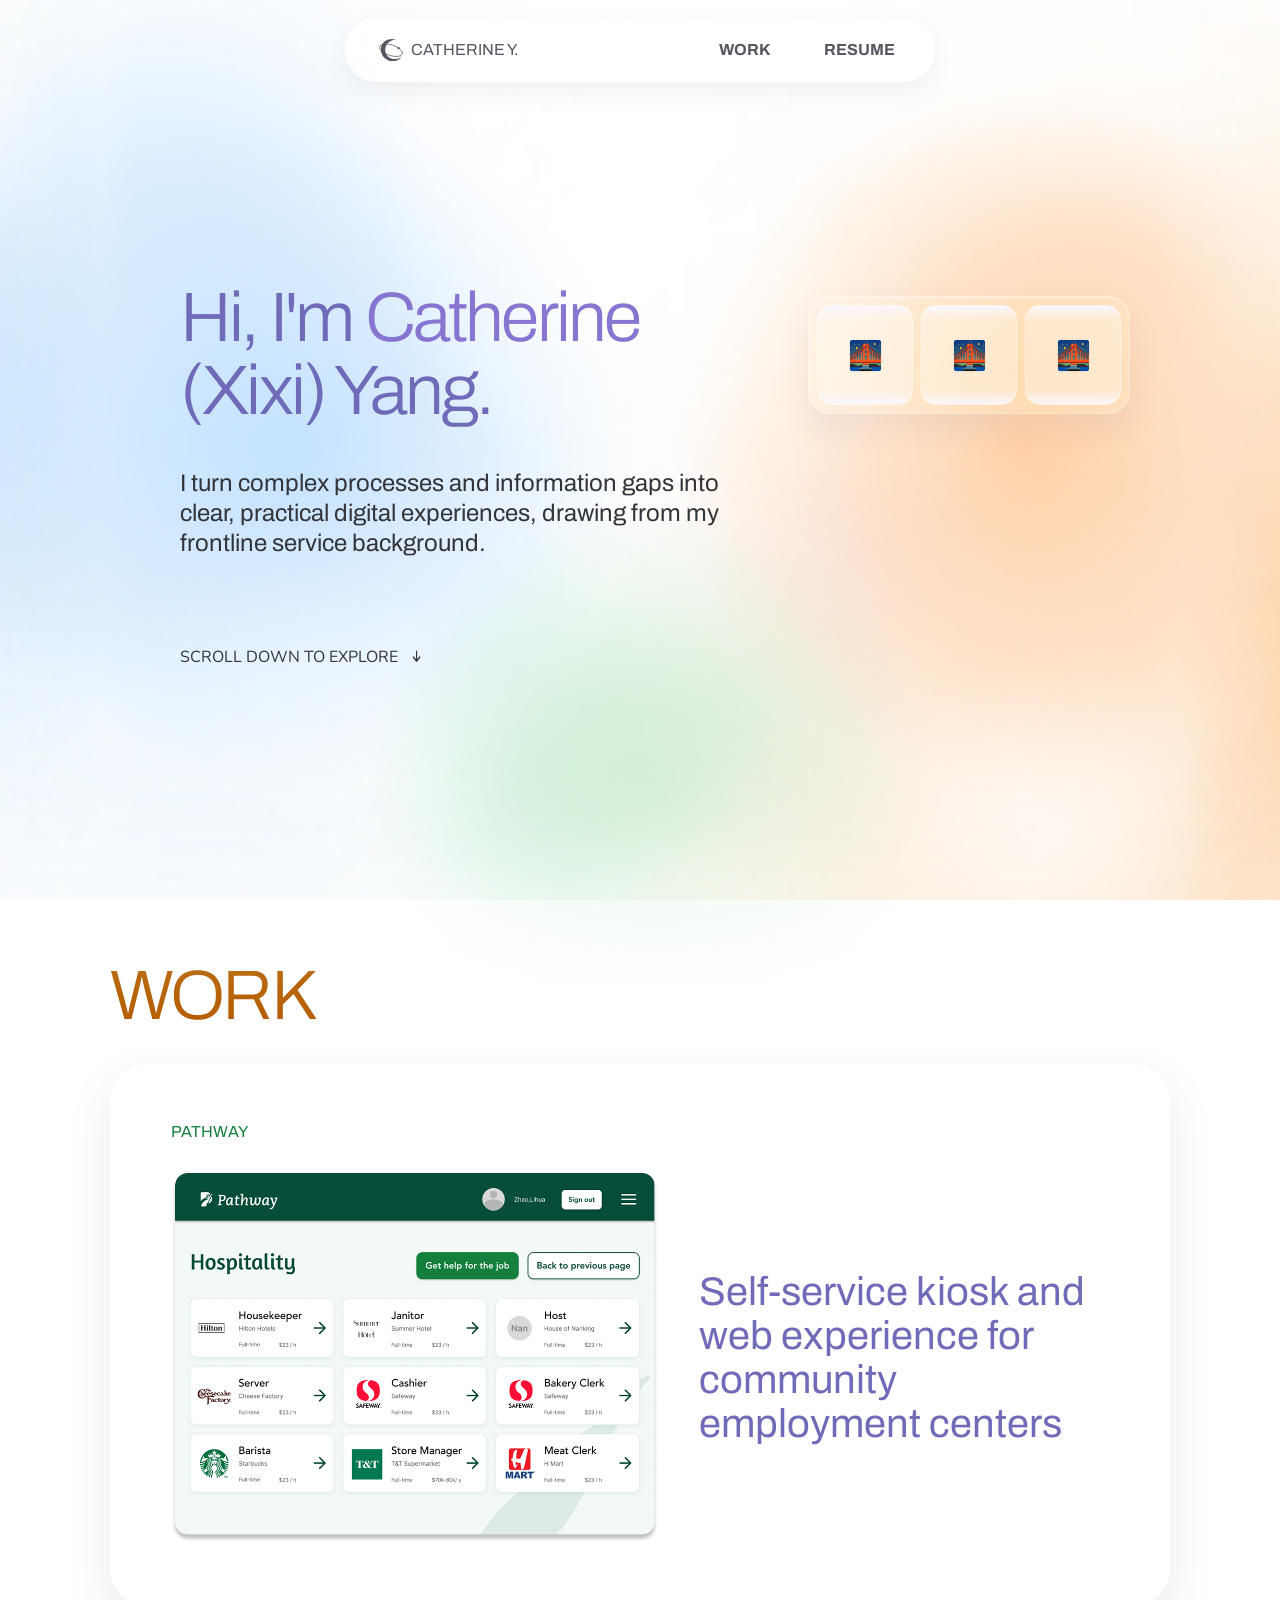
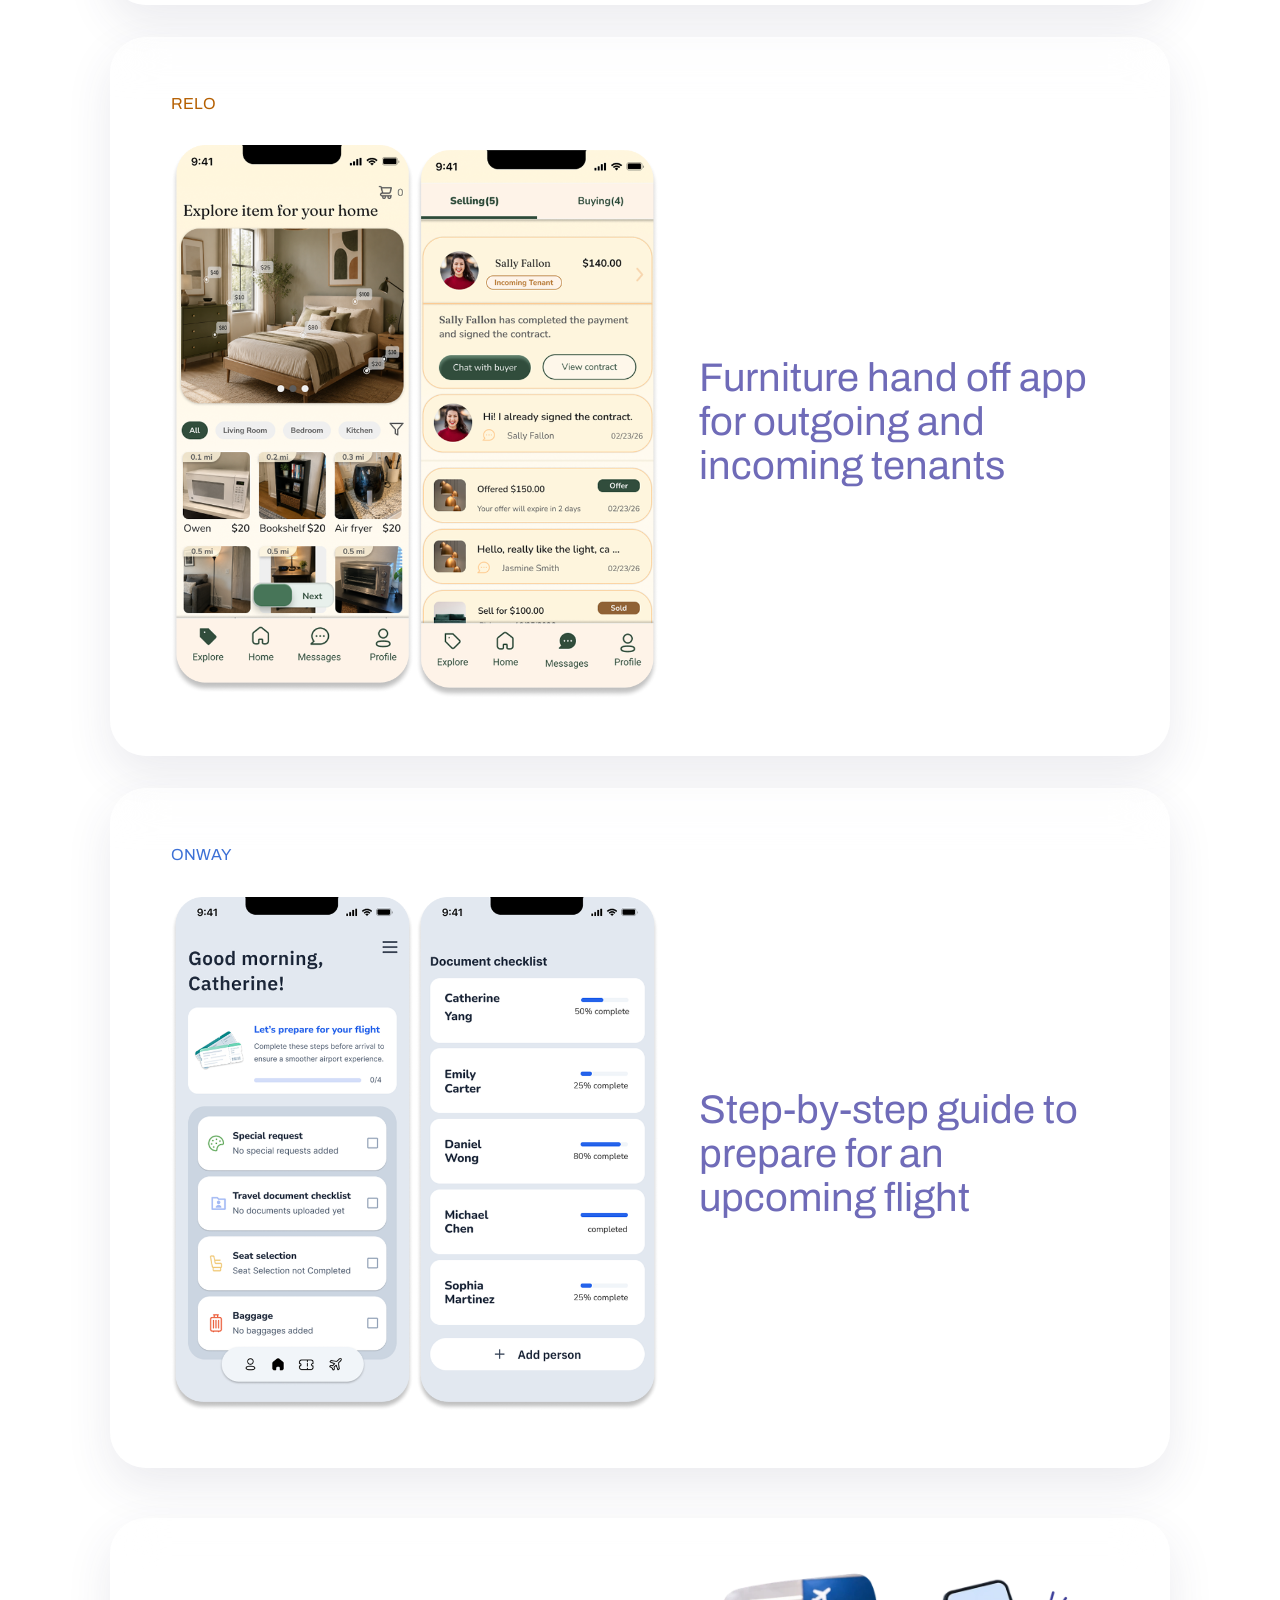
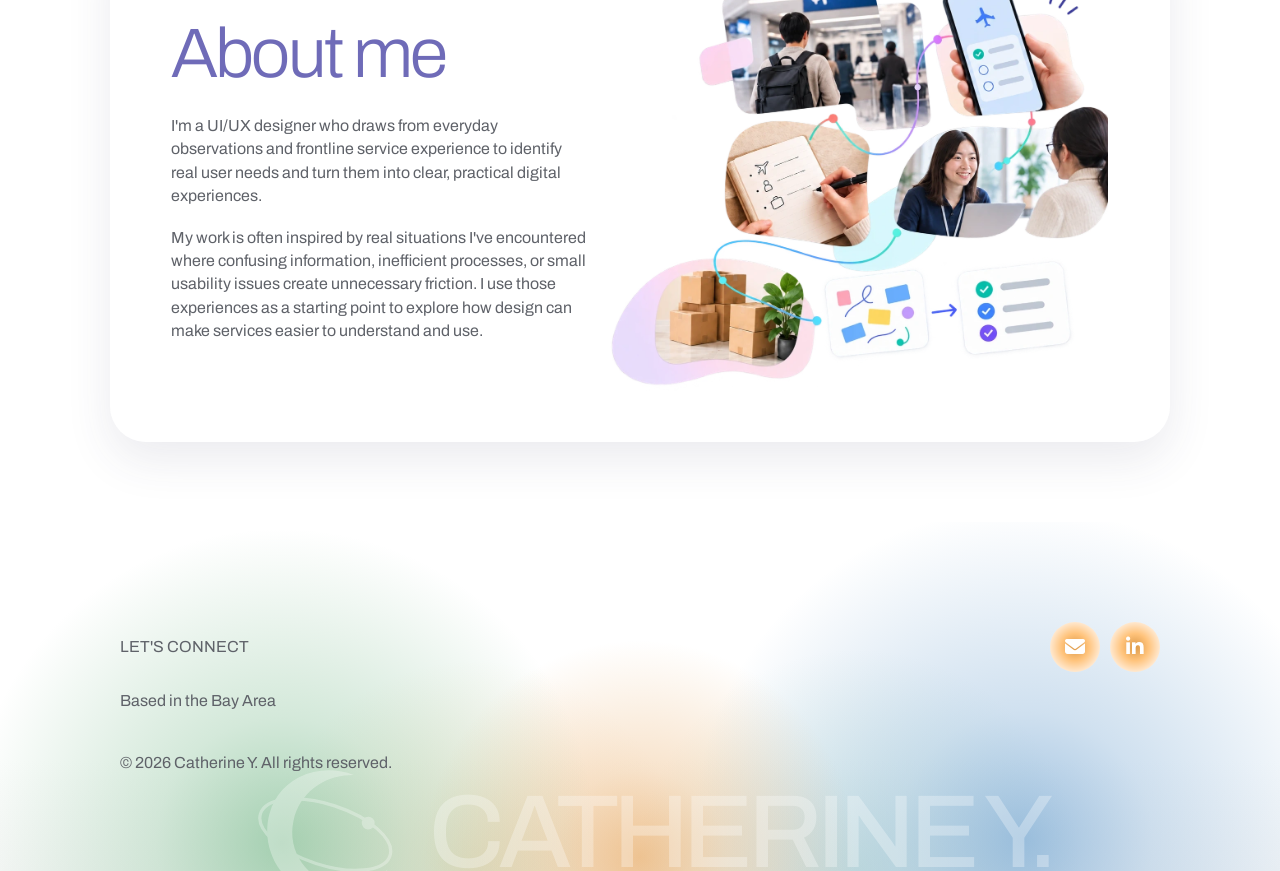
==== commit 4d9b1215: "Use Archivo 300 for homepage introduction, Work and About headings" ====
--- a/index.html
+++ b/index.html
@@ -8,7 +8,7 @@
   <link rel="preconnect" href="https://fonts.googleapis.com">
   <link rel="preconnect" href="https://fonts.gstatic.com" crossorigin>
   <link rel="stylesheet" href="https://cdnjs.cloudflare.com/ajax/libs/font-awesome/6.7.2/css/all.min.css">
-  <link rel="stylesheet" href="style-hero-slot-machine(3).css?v=archivo-heading-color-20261027">
+  <link rel="stylesheet" href="style-hero-slot-machine(3).css?v=archivo-heading-300-20261027">
 </head>
 <body data-project="hero">
   <div class="site-backdrop" aria-hidden="true">
--- a/style-hero-slot-machine(3).css
+++ b/style-hero-slot-machine(3).css
@@ -164,7 +164,7 @@
 .hero h1, .about h2 {
   margin: 0;
   font-family: "Archivo", Arial, sans-serif;
-  font-weight: 500;
+  font-weight: 300;
   line-height: 1.04;
   letter-spacing: -0.04em;
 }
@@ -176,7 +176,7 @@
 .hero-title__primary {
   font-family: "Archivo", Arial, sans-serif;
   font-size: var(--home-heading-size);
-  font-weight: 500;
+  font-weight: 300;
   color: var(--primary-text);
 }
 @keyframes hero-glow-drift {
@@ -235,7 +235,7 @@
   color: #b55f00;
   font-family: "Archivo", Arial, sans-serif;
   font-size: var(--home-heading-size);
-  font-weight: 500;
+  font-weight: 300;
   line-height: 1.04;
   letter-spacing: -0.04em;
 }
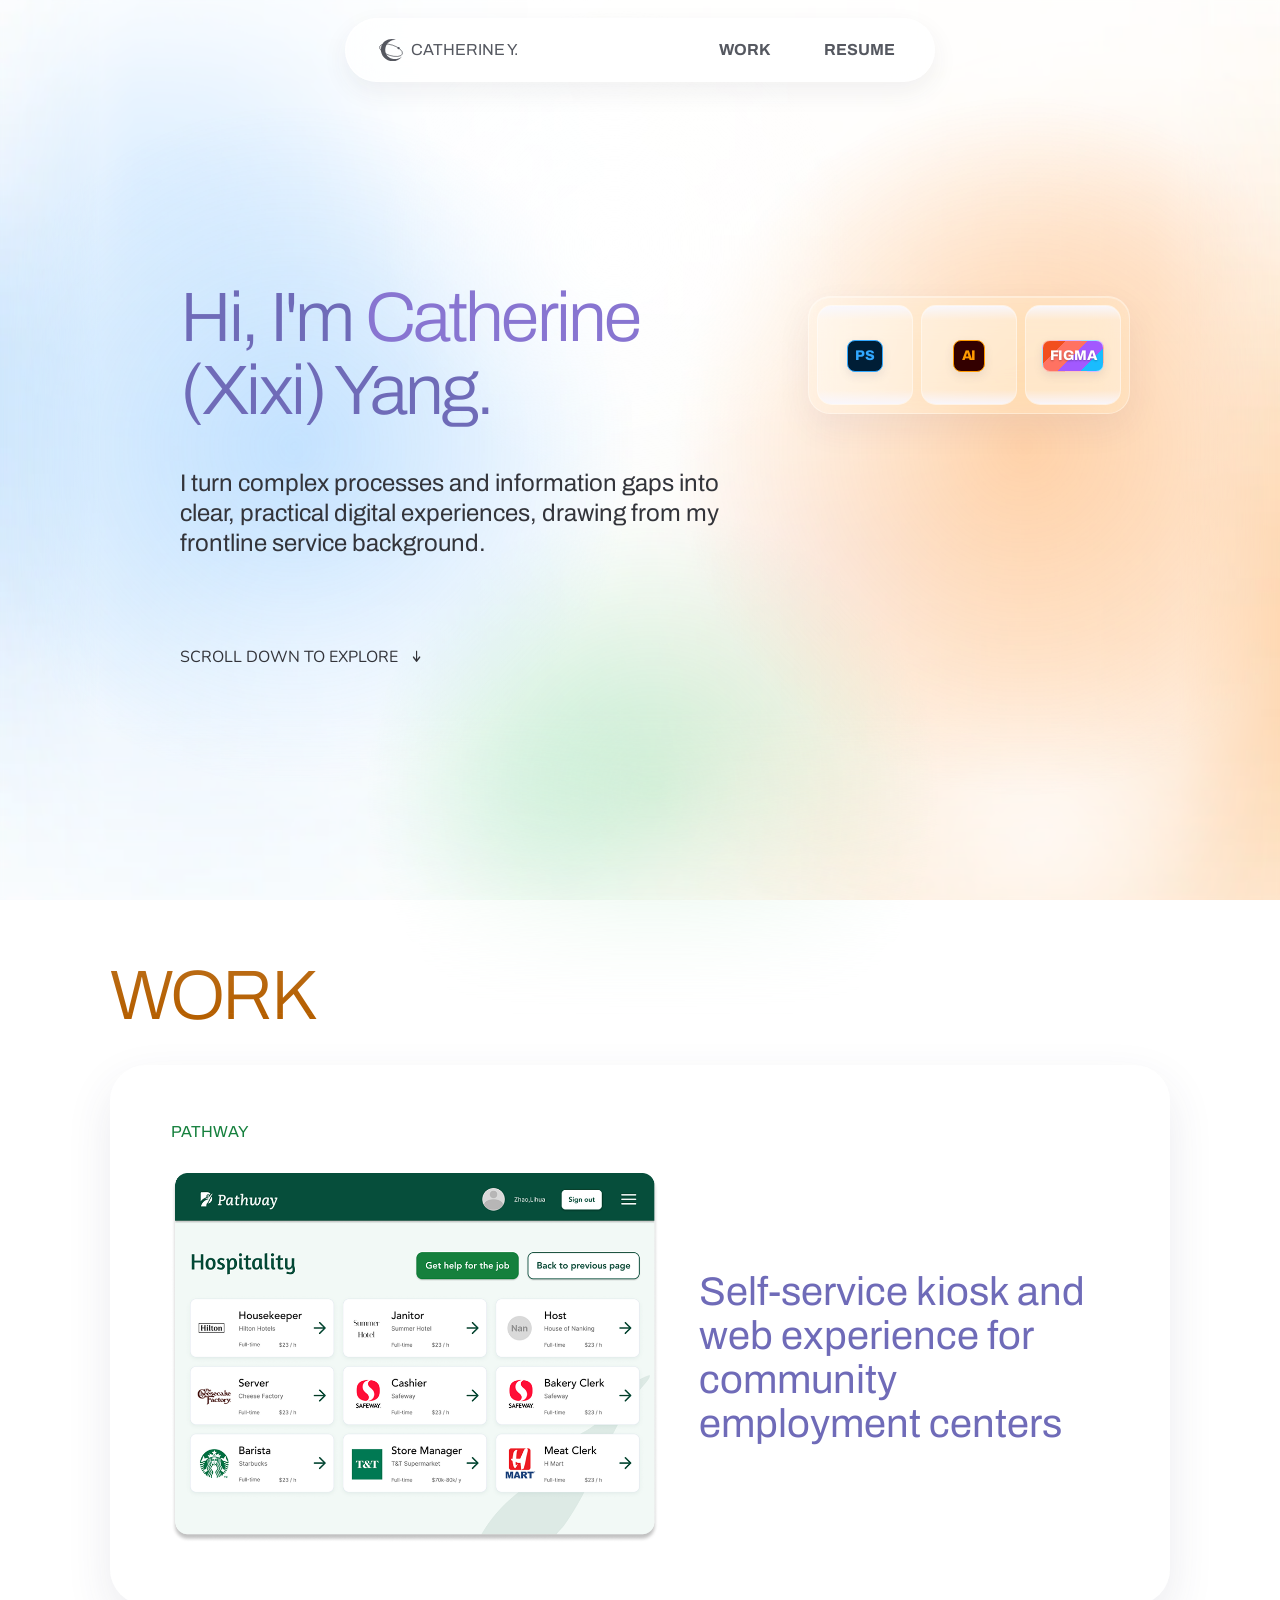
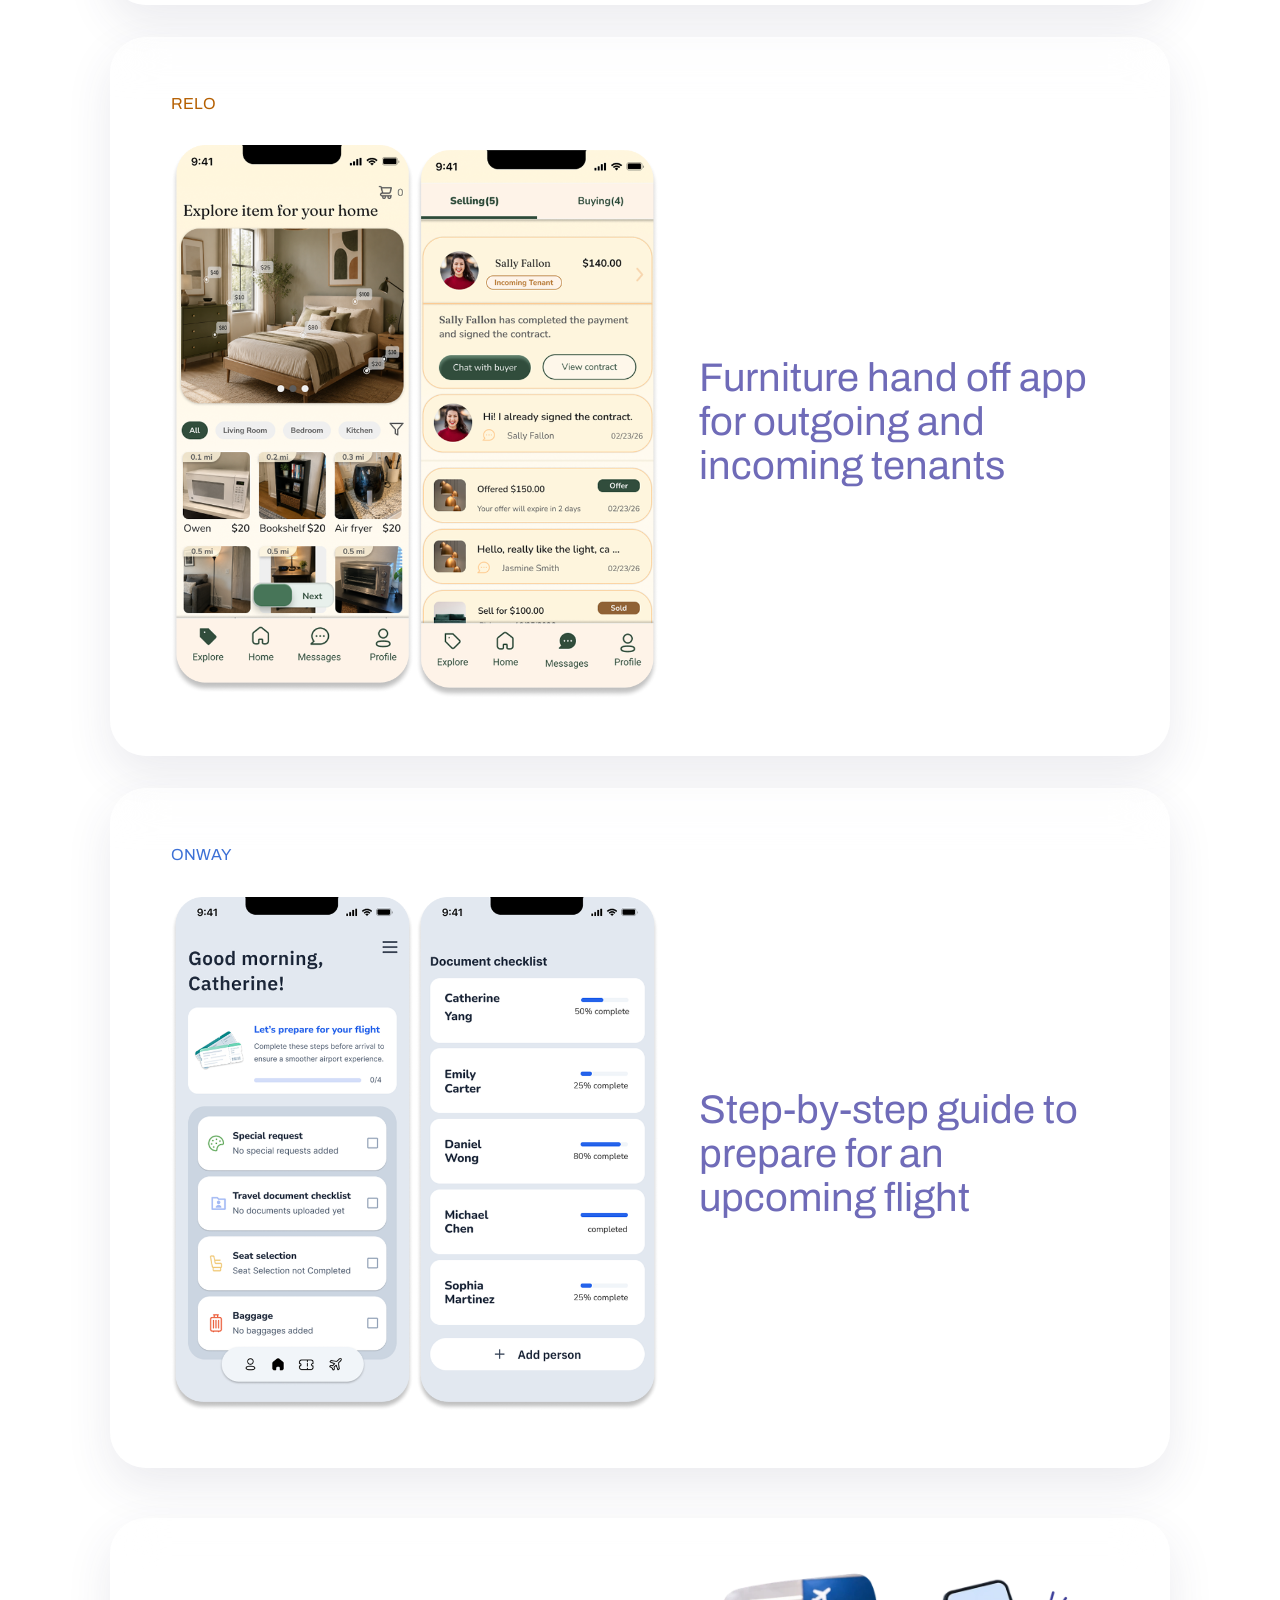
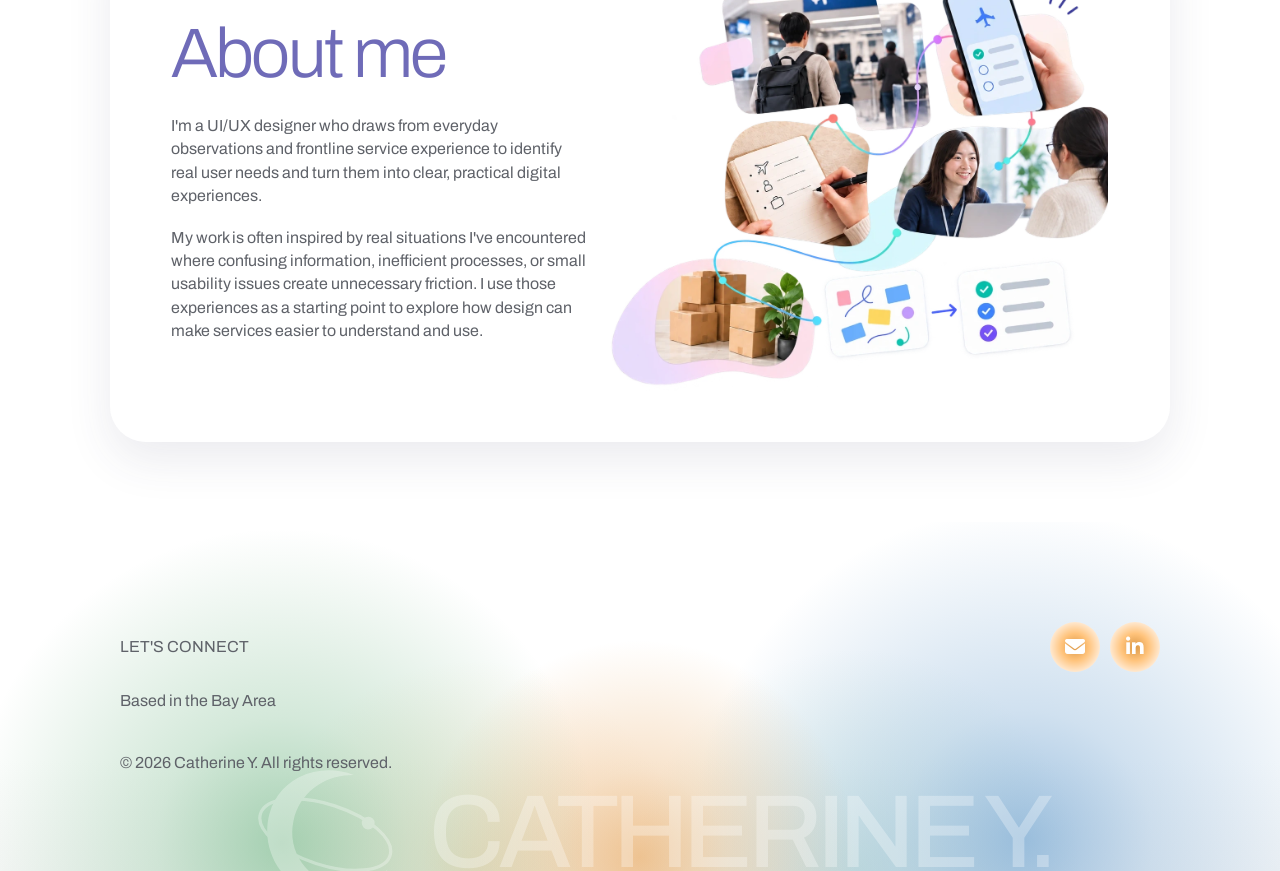
==== commit b0548528: "Use Catherine C logo as the site favicon across portfolio and interactive pages" ====
--- a/index.html
+++ b/index.html
@@ -4,6 +4,8 @@
   <meta charset="utf-8">
   <meta name="viewport" content="width=device-width, initial-scale=1">
   <title>Catherine Y. — UI/UX Designer</title>
+  <link rel="icon" href="assets/favicon.ico?v=20261027-1" type="image/x-icon">
+  <link rel="icon" href="assets/favicon.svg?v=20261027-1" type="image/svg+xml" sizes="any">
   <meta name="description" content="Selected UI/UX work by Catherine Y., a designer based in the Bay Area.">
   <link rel="preconnect" href="https://fonts.googleapis.com">
   <link rel="preconnect" href="https://fonts.gstatic.com" crossorigin>
@@ -32,7 +34,7 @@
         </a>
         <nav class="desktop-nav" aria-label="Primary navigation">
           <a href="#work">WORK</a>
-          <span aria-disabled="true">RESUME</span>
+          <a href="assets/catherine-xixi-yang-resume.pdf" target="_blank" rel="noopener noreferrer" type="application/pdf" aria-label="Resume (PDF, opens in a new tab)">RESUME</a>
         </nav>
         <div class="mobile-nav">
           <button class="menu-button" id="menuButton" type="button" aria-label="Open navigation menu" aria-expanded="false" aria-controls="mobileMenu">
@@ -41,7 +43,7 @@
           </button>
           <nav class="mobile-menu" id="mobileMenu" aria-label="Mobile navigation" hidden>
             <a href="#work">WORK</a>
-            <span aria-disabled="true">RESUME</span>
+            <a href="assets/catherine-xixi-yang-resume.pdf" target="_blank" rel="noopener noreferrer" type="application/pdf" aria-label="Resume (PDF, opens in a new tab)">RESUME</a>
           </nav>
         </div>
       </header>
@@ -145,9 +147,9 @@
             <a href="mailto:sipheyy@gmail.com" aria-label="Email Catherine" title="sipheyy@gmail.com">
               <i class="fa-solid fa-envelope" aria-hidden="true"></i>
             </a>
-            <span aria-label="LinkedIn link coming soon" title="LinkedIn link coming soon">
+            <a href="https://www.linkedin.com/in/cthrn1101" target="_blank" rel="noopener noreferrer" aria-label="Catherine on LinkedIn (opens in a new tab)" title="LinkedIn">
               <i class="fa-brands fa-linkedin-in" aria-hidden="true"></i>
-            </span>
+            </a>
           </div>
         </div>
         <div class="footer-row footer-row--contact">
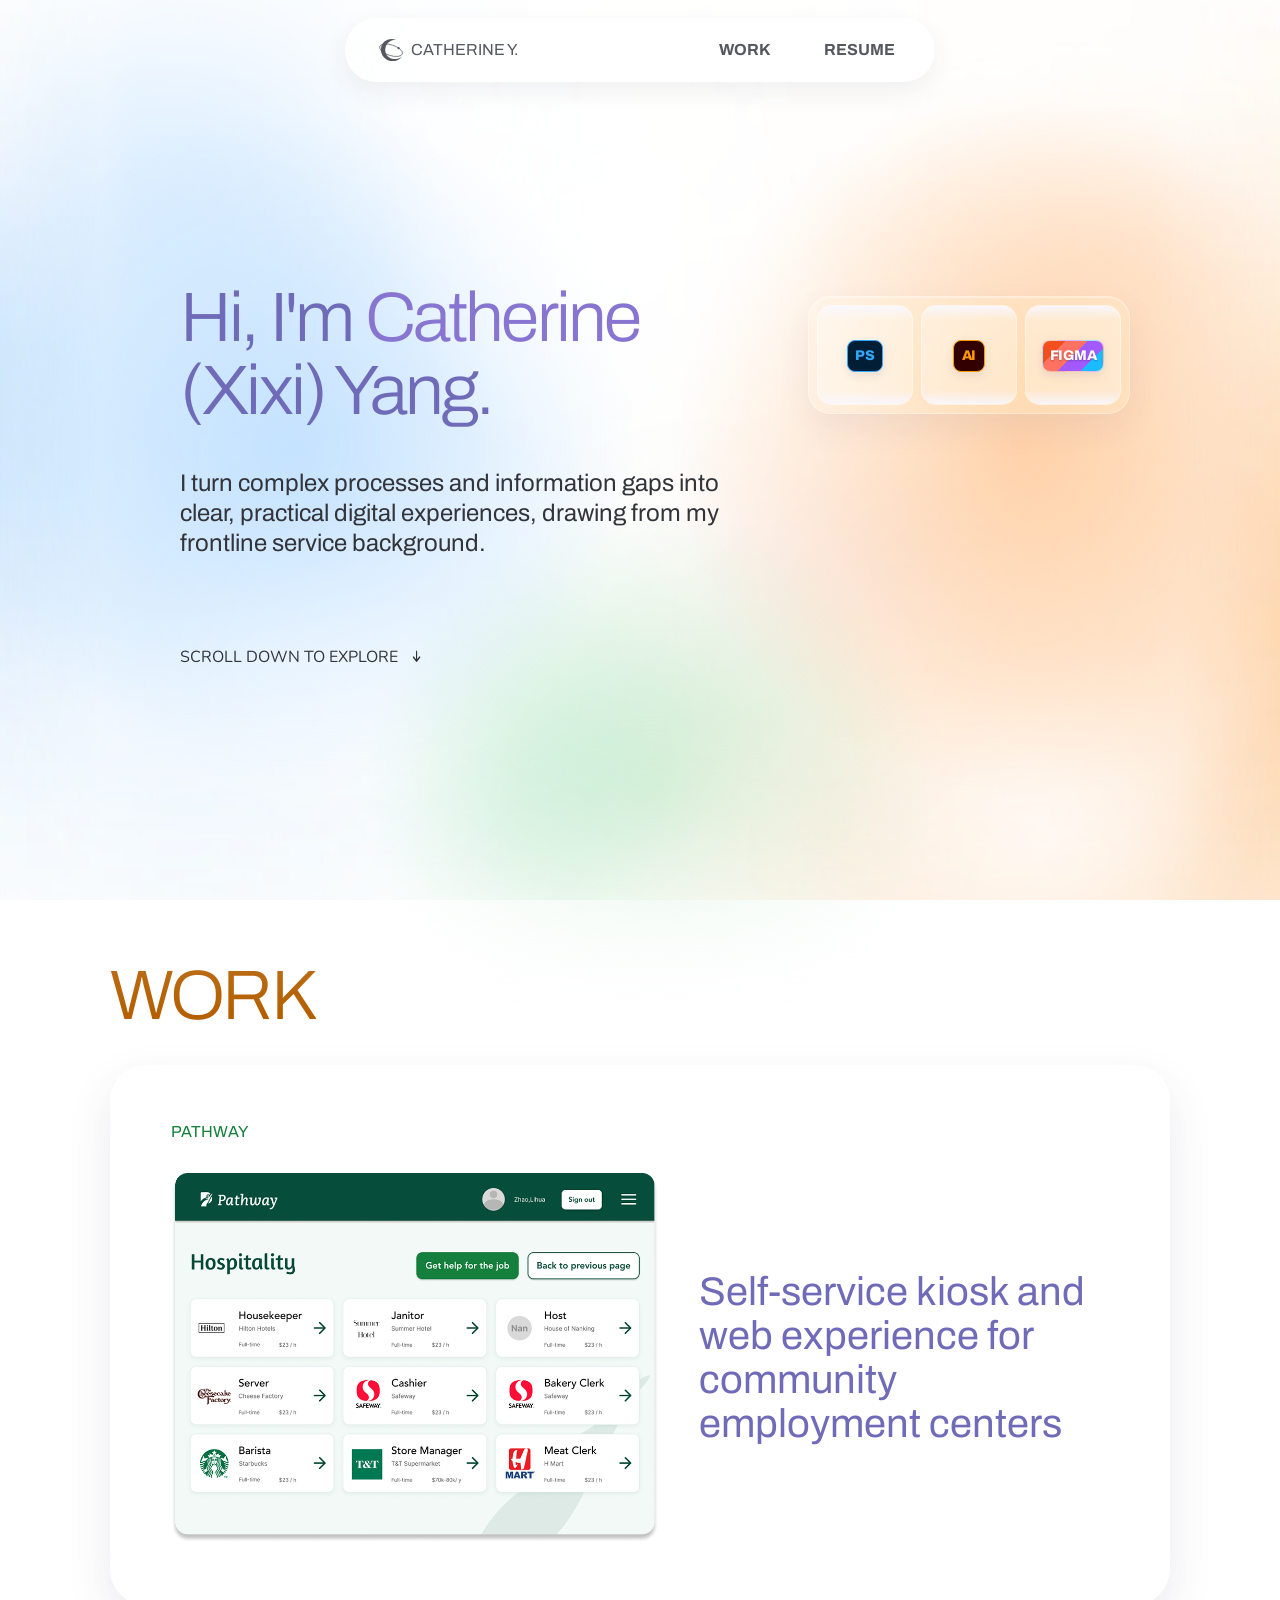
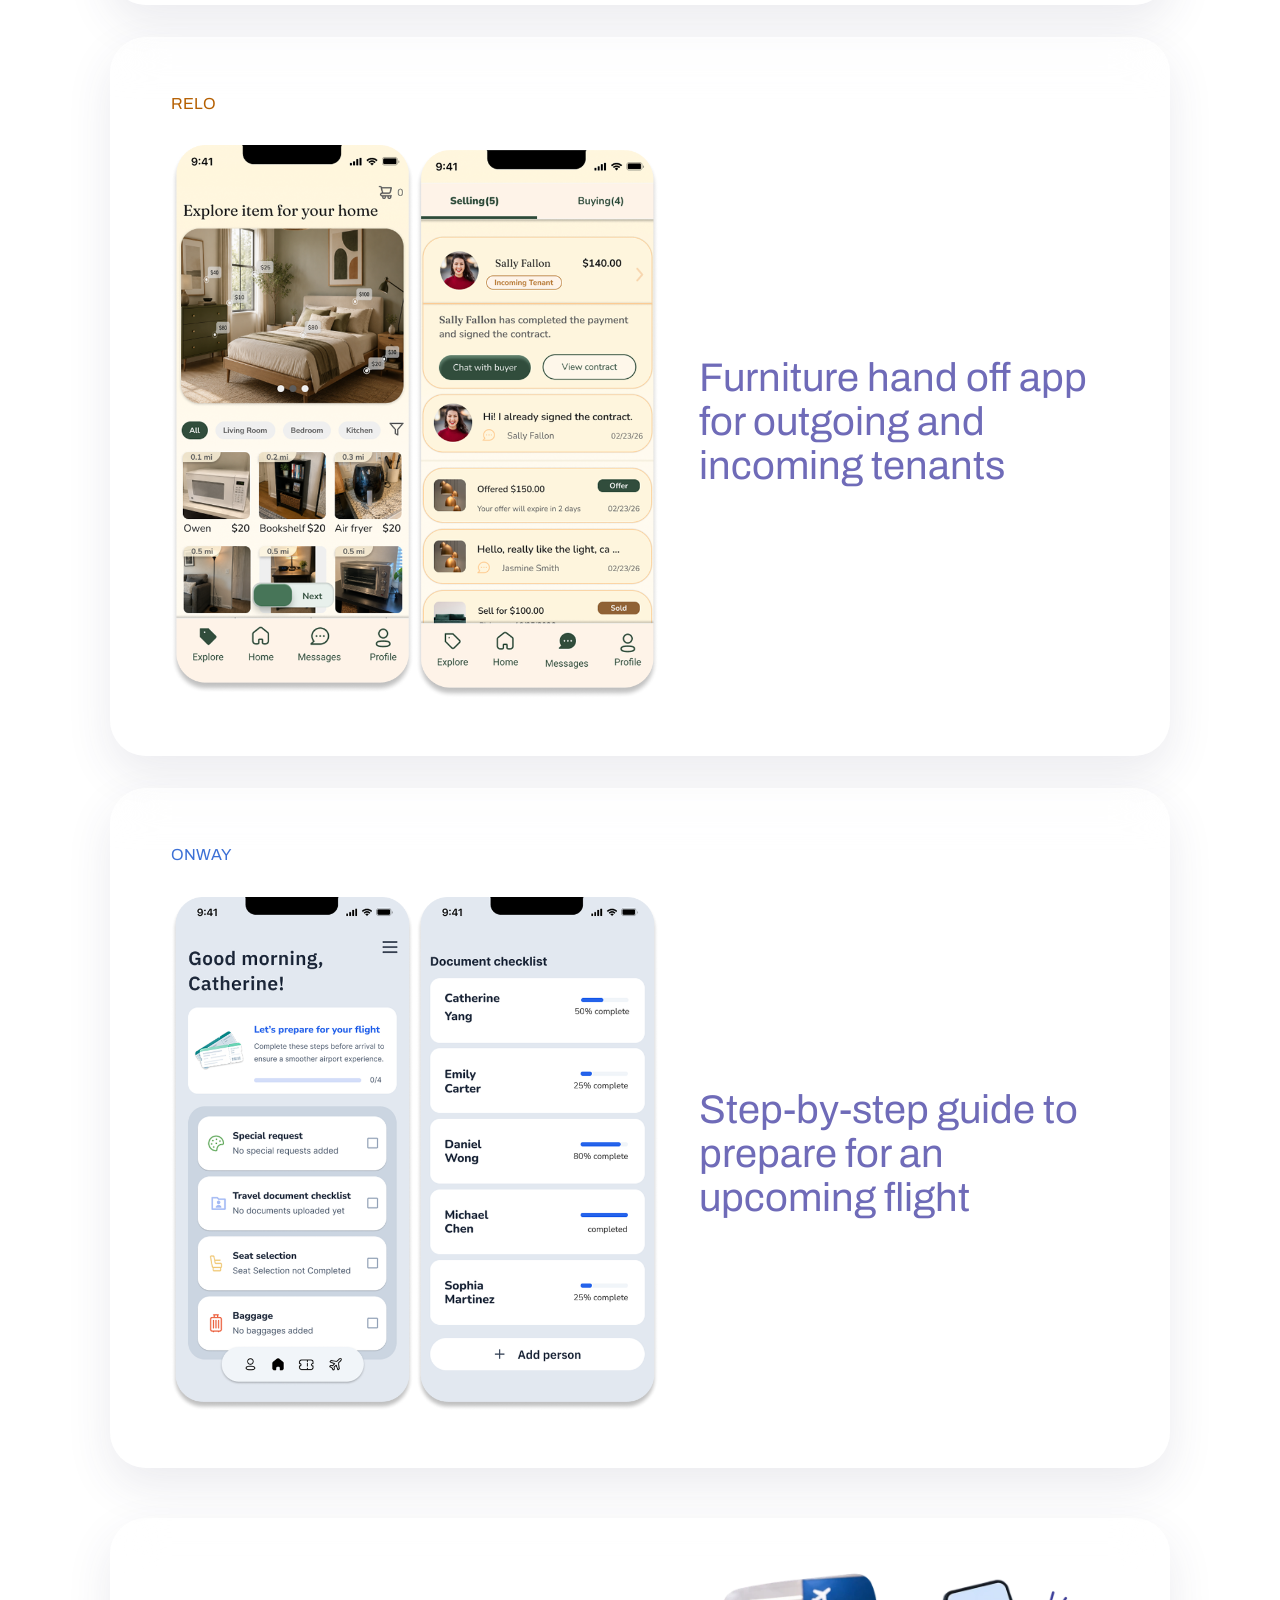
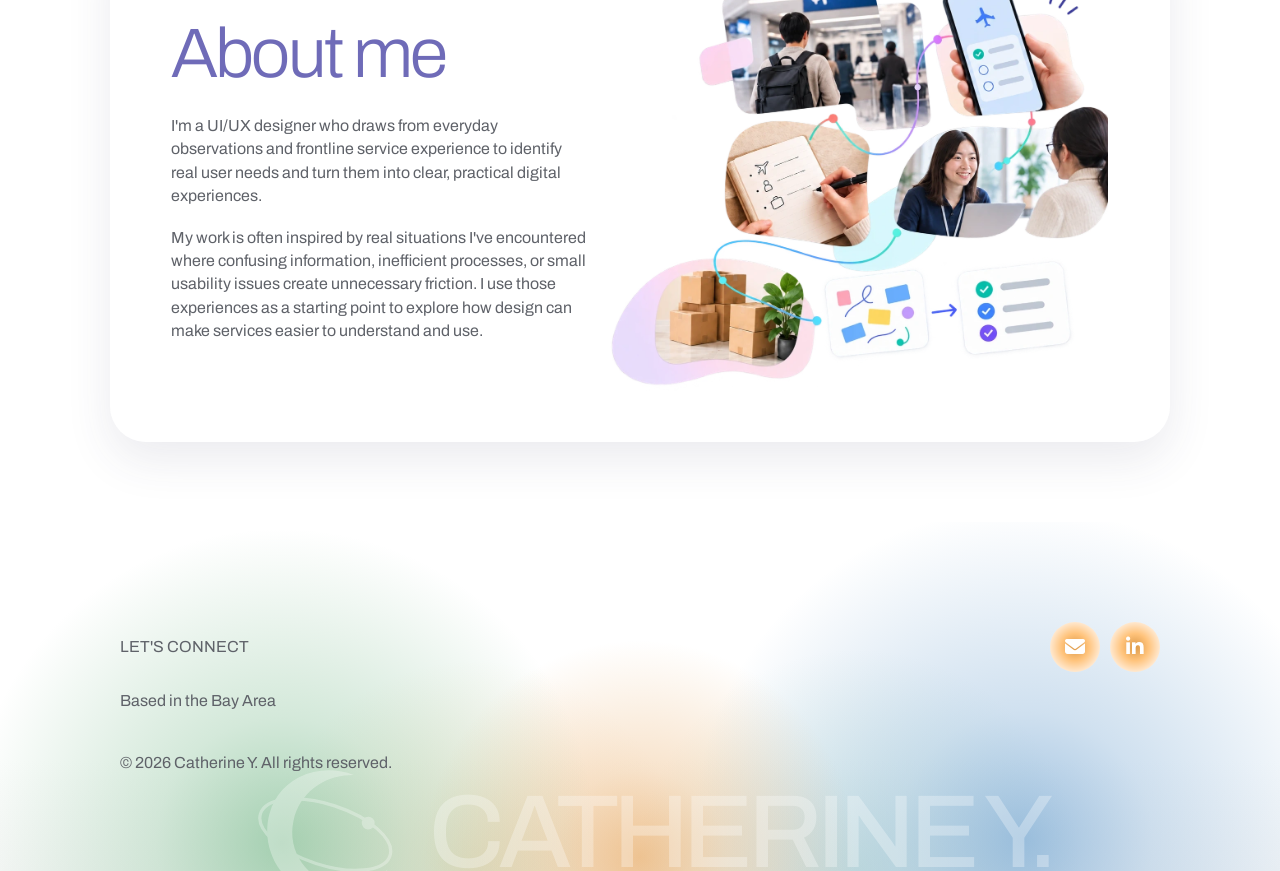
==== commit 38bba77c: "Publish updated Catherine (Xixi) Yang resume and refresh navigation PDF links" ====
--- a/index.html
+++ b/index.html
@@ -34,7 +34,7 @@
         </a>
         <nav class="desktop-nav" aria-label="Primary navigation">
           <a href="#work">WORK</a>
-          <a href="assets/catherine-xixi-yang-resume.pdf" target="_blank" rel="noopener noreferrer" type="application/pdf" aria-label="Resume (PDF, opens in a new tab)">RESUME</a>
+          <a href="assets/catherine-xixi-yang-resume.pdf?v=733fe07955" target="_blank" rel="noopener noreferrer" type="application/pdf" aria-label="Resume (PDF, opens in a new tab)">RESUME</a>
         </nav>
         <div class="mobile-nav">
           <button class="menu-button" id="menuButton" type="button" aria-label="Open navigation menu" aria-expanded="false" aria-controls="mobileMenu">
@@ -43,7 +43,7 @@
           </button>
           <nav class="mobile-menu" id="mobileMenu" aria-label="Mobile navigation" hidden>
             <a href="#work">WORK</a>
-            <a href="assets/catherine-xixi-yang-resume.pdf" target="_blank" rel="noopener noreferrer" type="application/pdf" aria-label="Resume (PDF, opens in a new tab)">RESUME</a>
+            <a href="assets/catherine-xixi-yang-resume.pdf?v=733fe07955" target="_blank" rel="noopener noreferrer" type="application/pdf" aria-label="Resume (PDF, opens in a new tab)">RESUME</a>
           </nav>
         </div>
       </header>
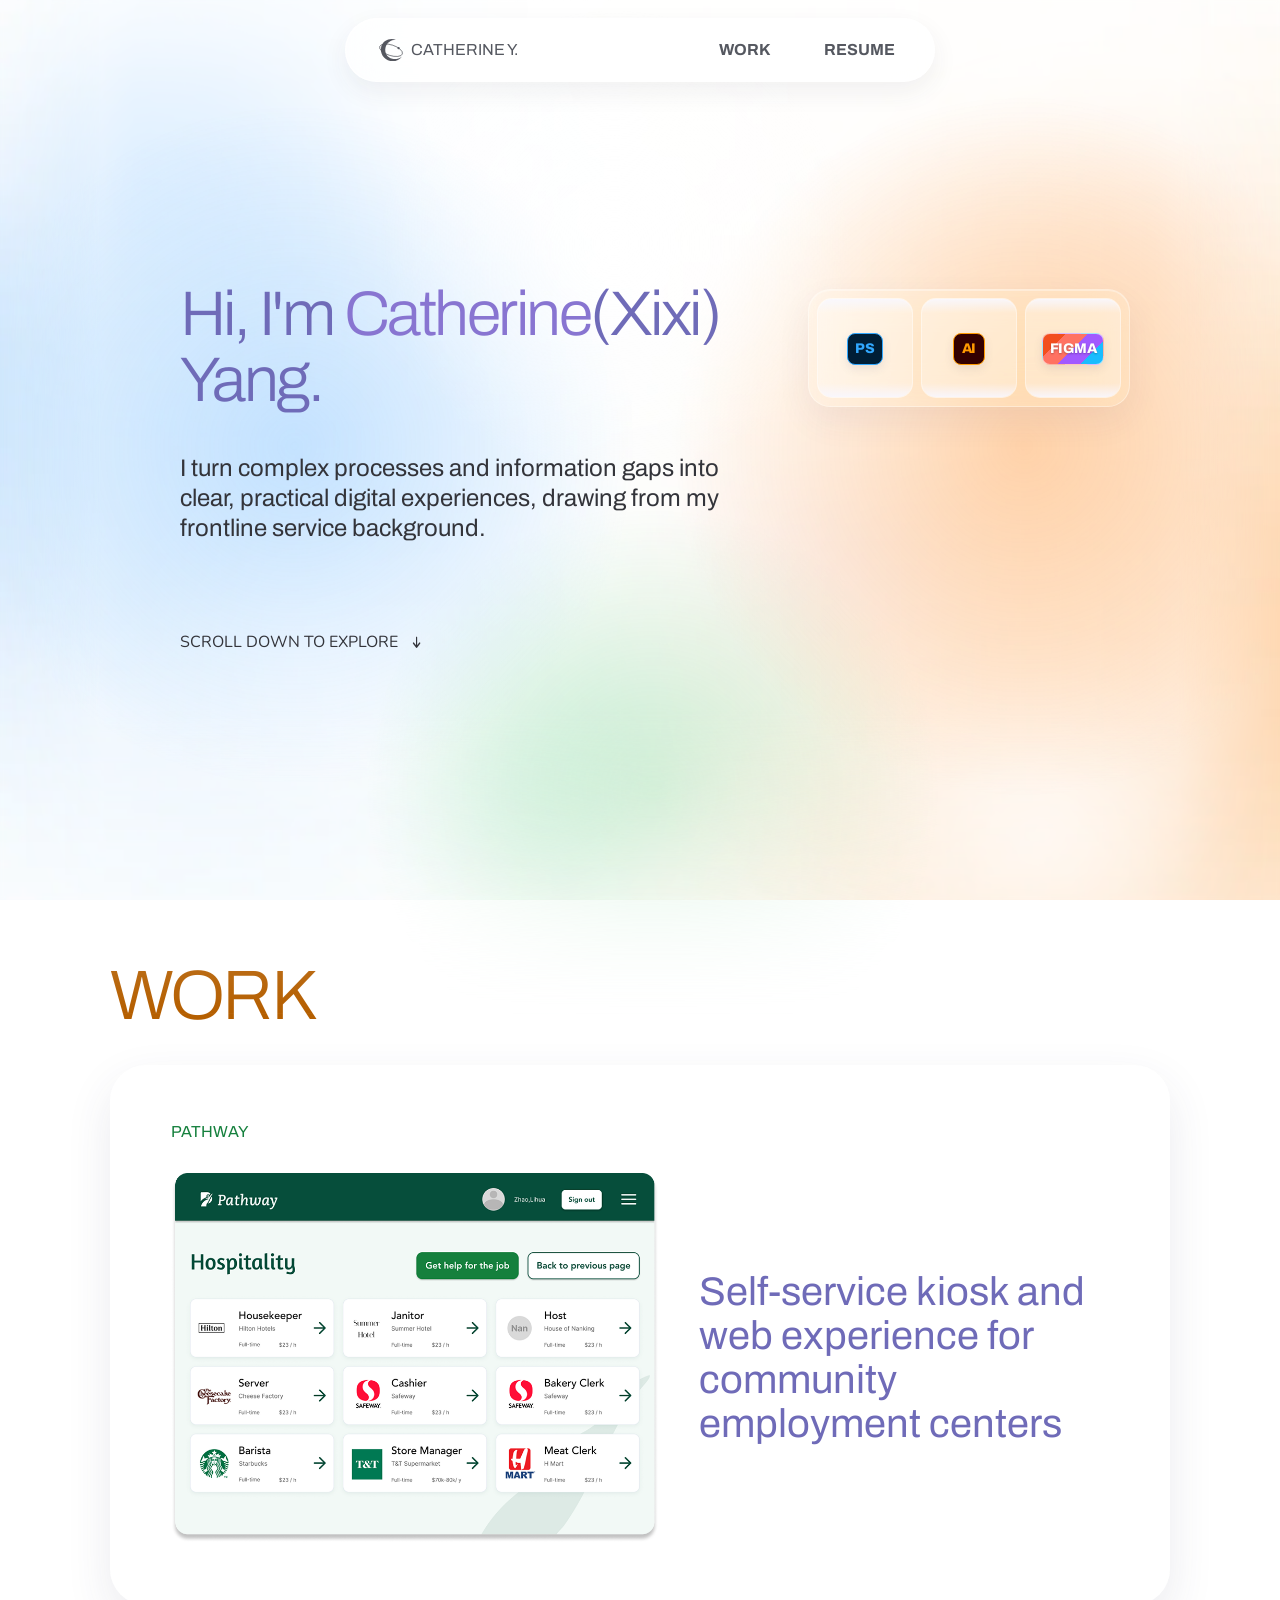
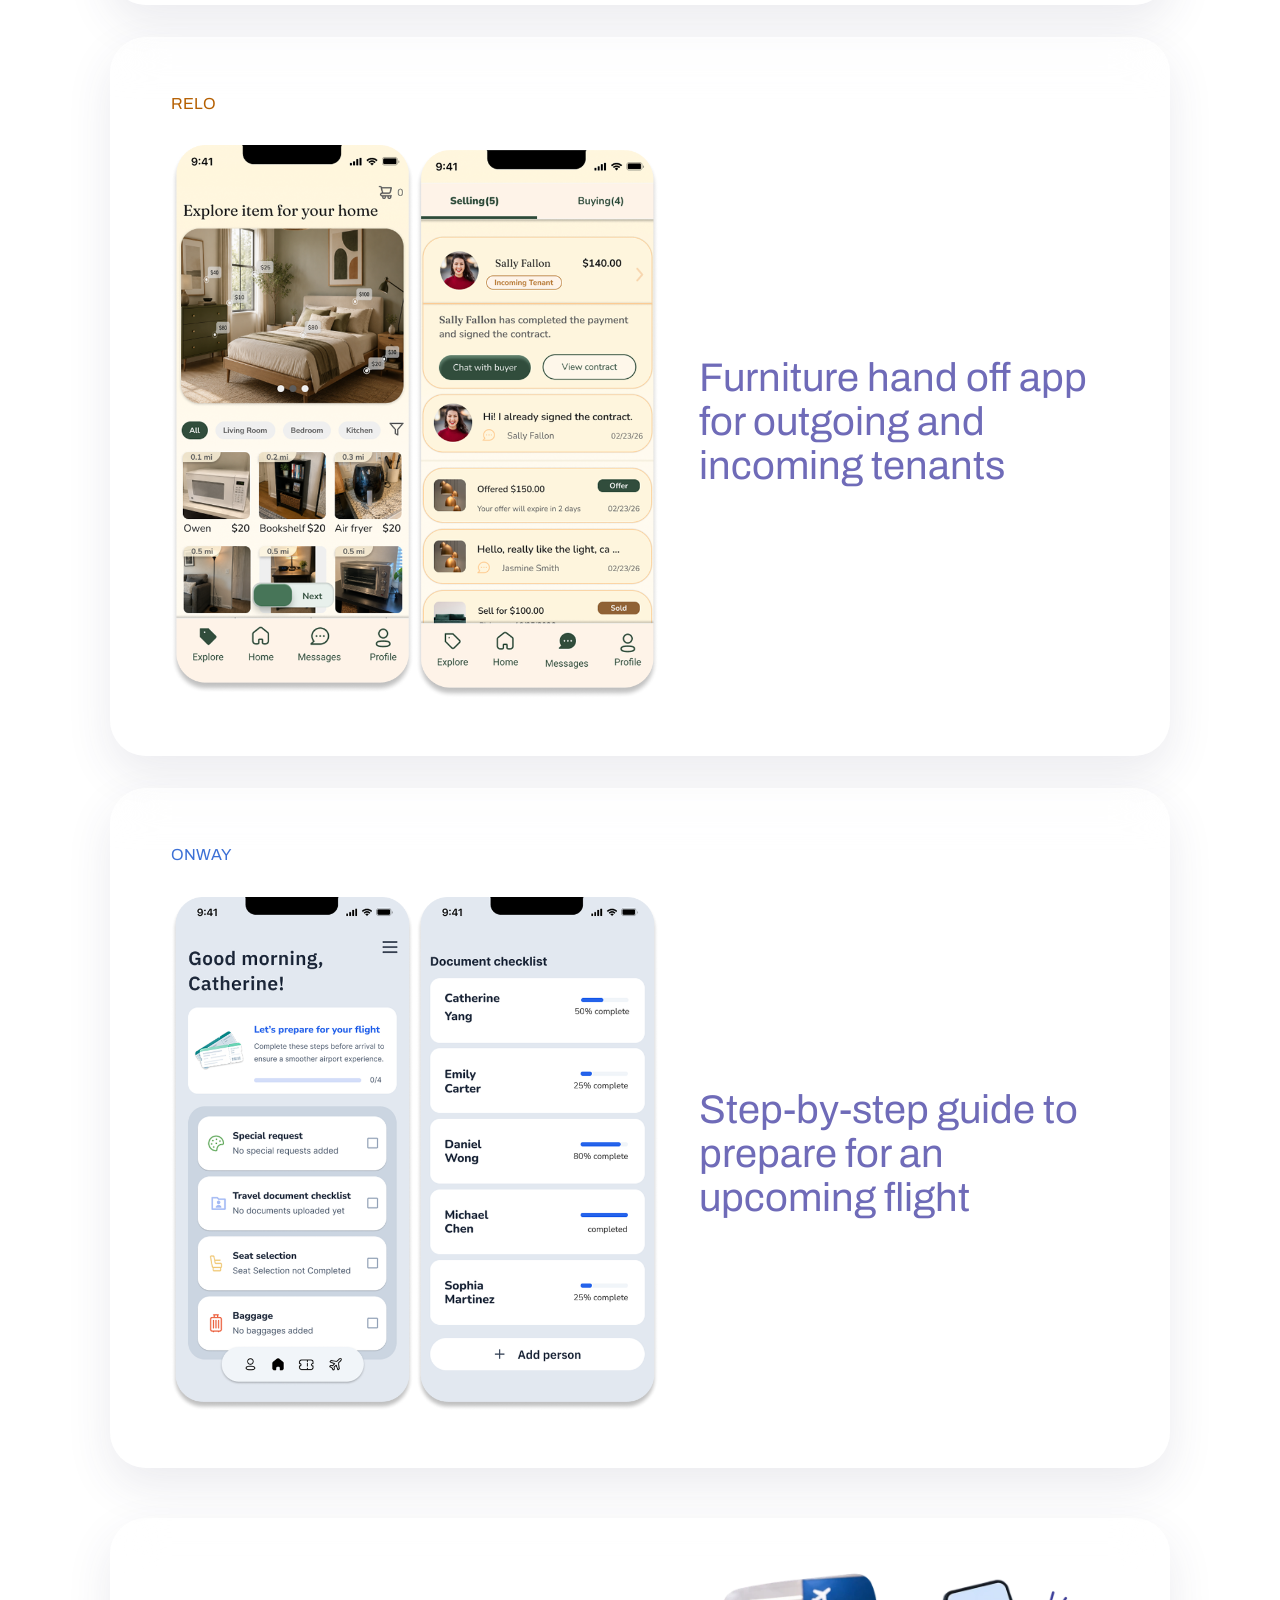
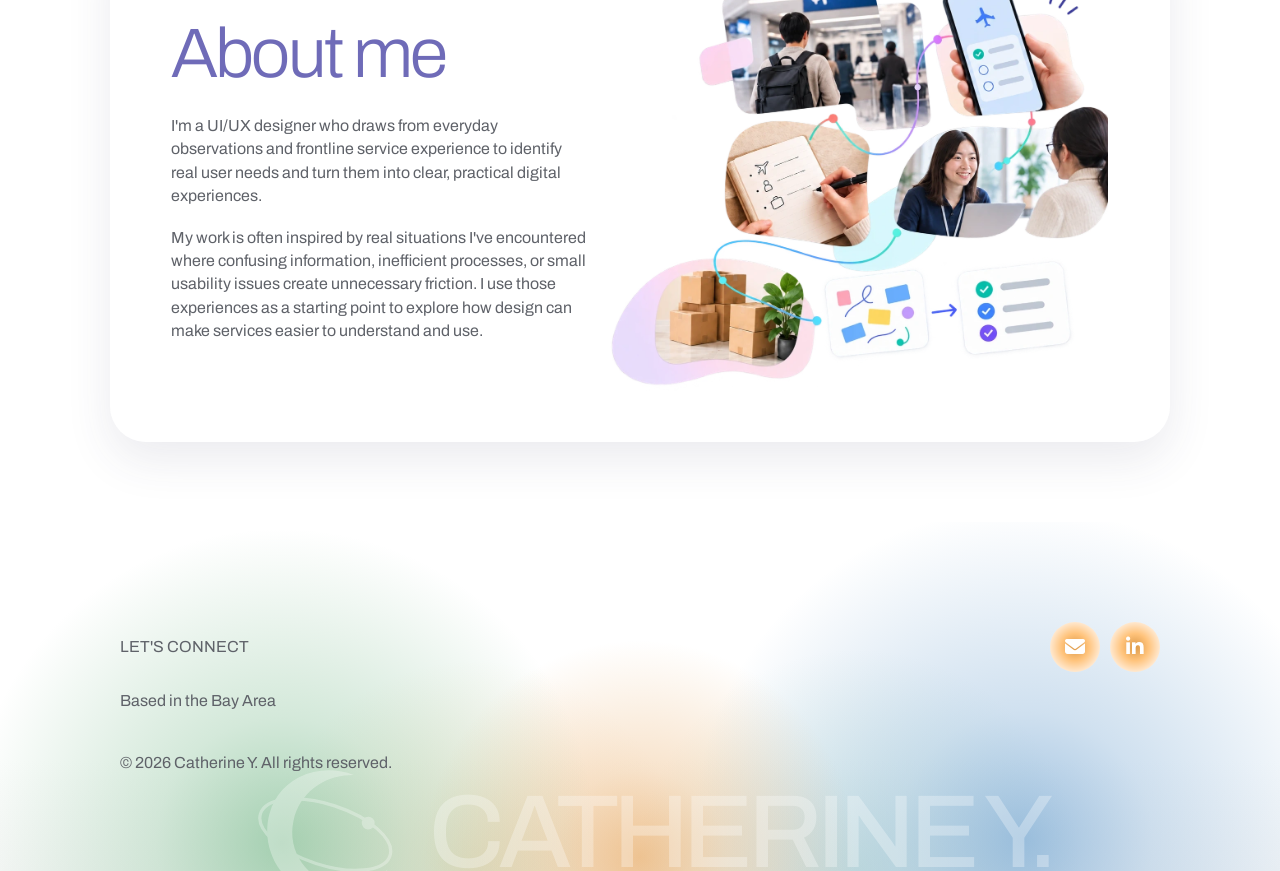
==== commit b475e9d0: "Reduce homepage name size and update Relo journey and flow images" ====
--- a/index.html
+++ b/index.html
@@ -10,7 +10,7 @@
   <link rel="preconnect" href="https://fonts.googleapis.com">
   <link rel="preconnect" href="https://fonts.gstatic.com" crossorigin>
   <link rel="stylesheet" href="https://cdnjs.cloudflare.com/ajax/libs/font-awesome/6.7.2/css/all.min.css">
-  <link rel="stylesheet" href="style-hero-slot-machine(3).css?v=archivo-heading-300-20261027">
+  <link rel="stylesheet" href="style-hero-slot-machine(3).css?v=hero-name-size-20261028">
 </head>
 <body data-project="hero">
   <div class="site-backdrop" aria-hidden="true">
--- a/style-hero-slot-machine(3).css
+++ b/style-hero-slot-machine(3).css
@@ -169,13 +169,13 @@
   letter-spacing: -0.04em;
 }
 .hero h1 {
-  font-size: var(--home-heading-size);
+  font-size: calc(var(--home-heading-size) * .9);
   max-width: 100%;
 }
 .hero-title__line { display: block; white-space: normal; }
 .hero-title__primary {
   font-family: "Archivo", Arial, sans-serif;
-  font-size: var(--home-heading-size);
+  font-size: calc(var(--home-heading-size) * .9);
   font-weight: 300;
   color: var(--primary-text);
 }
@@ -485,7 +485,7 @@
     border-bottom: 1px solid rgb(2 6 23 / 12%);
   }
   .hero-content { padding: 78px 0 76px; }
-  .hero h1 { font-size: clamp(32px, 12.5vw, 52px); }
+  .hero h1 { font-size: calc(var(--home-heading-size) * .9); }
   .hero-content > p { width: 100%; margin-top: 28px; font-size: 20px; line-height: 1.3; }
   .explore-link { margin-top: 96px; font-size: 13px; }
 
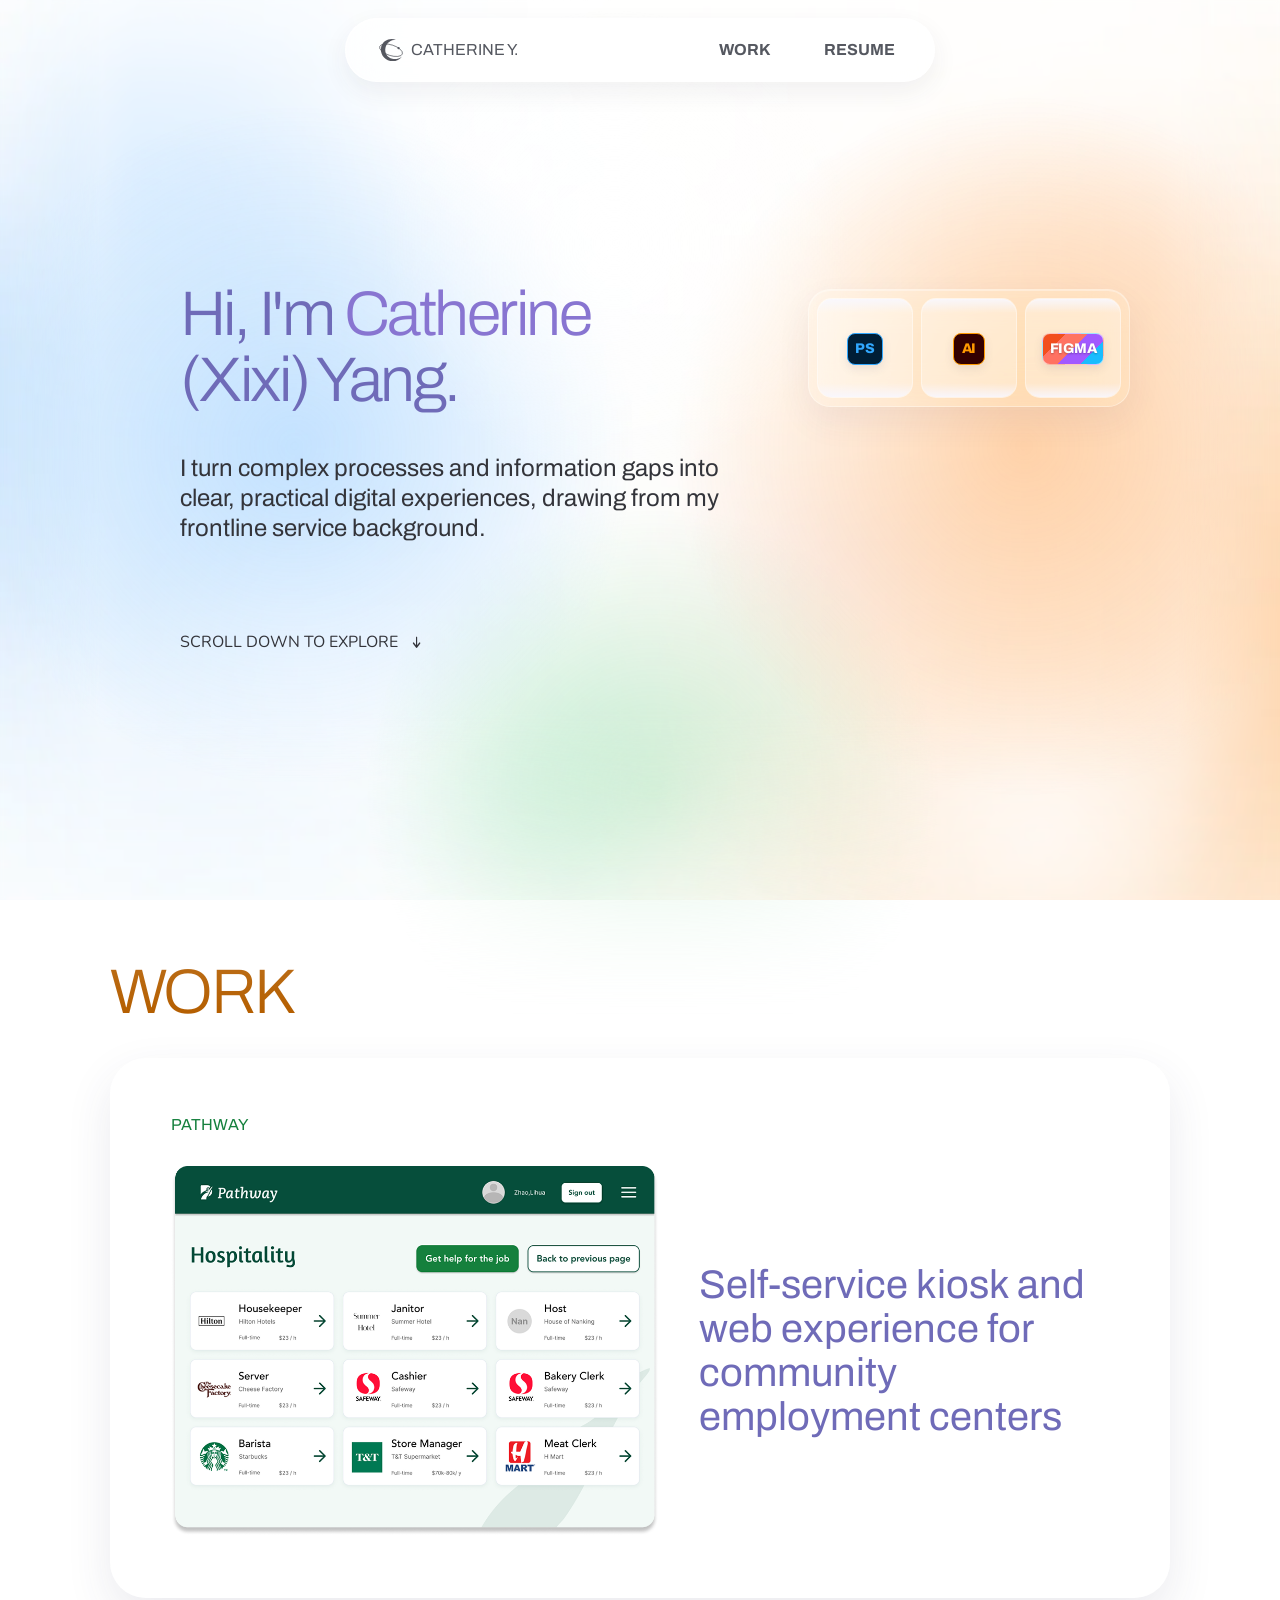
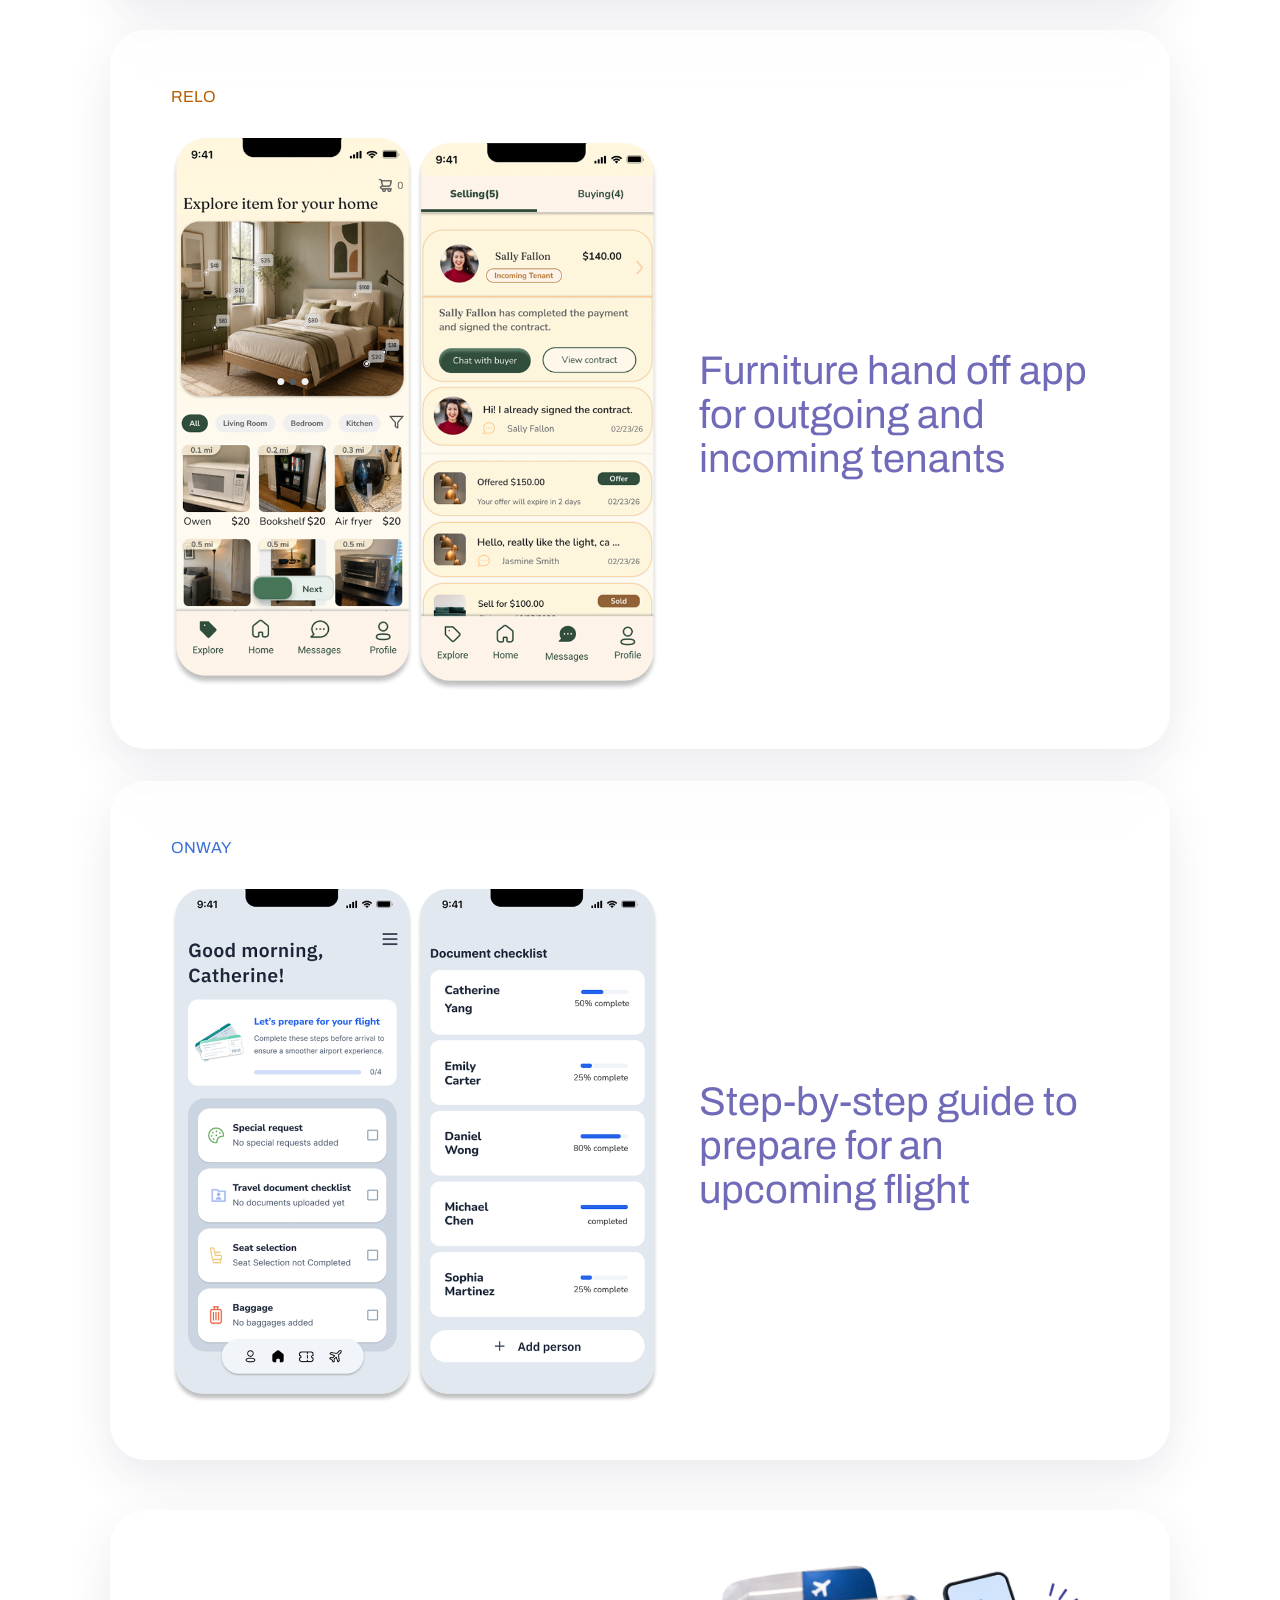
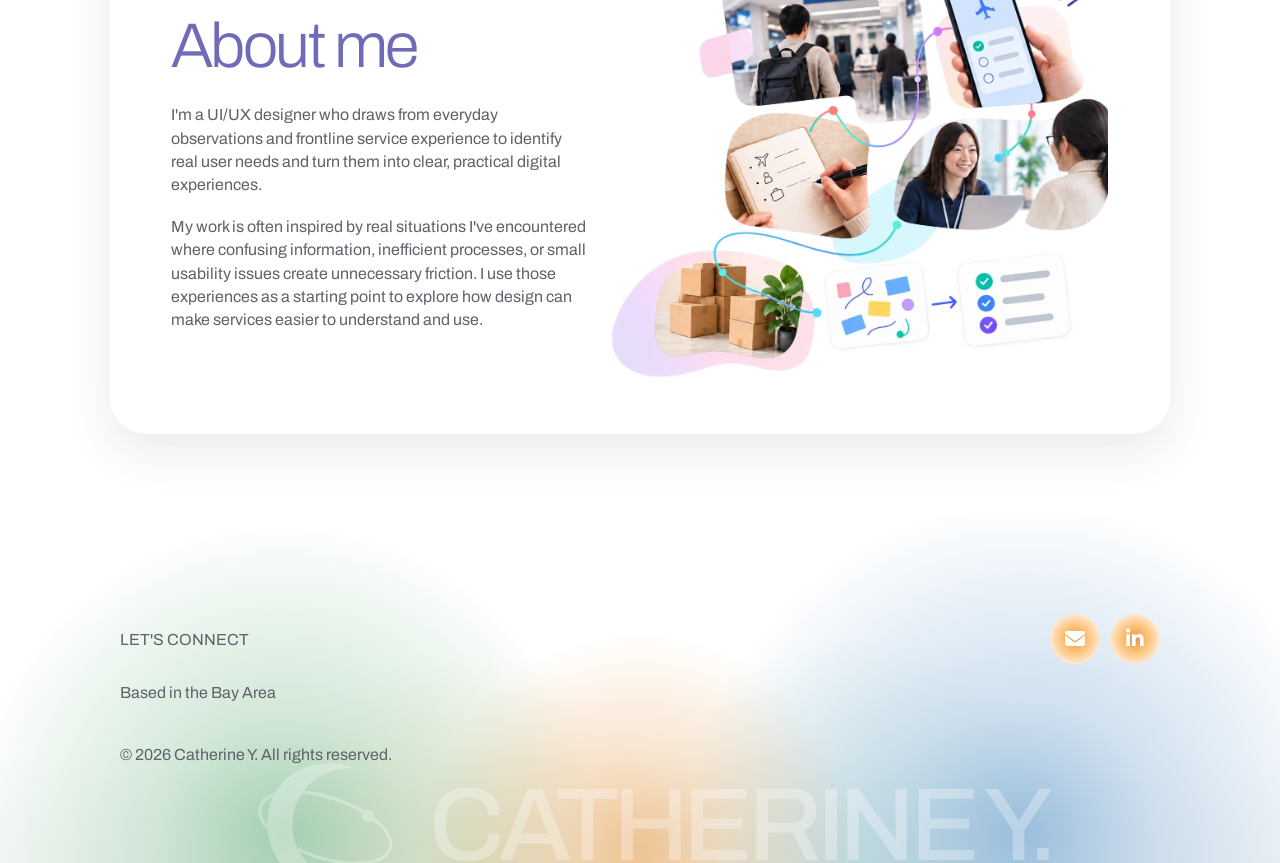
==== commit d2a1586c: "Unify homepage heading typography and wrap surname on desktop" ====
--- a/index.html
+++ b/index.html
@@ -10,7 +10,7 @@
   <link rel="preconnect" href="https://fonts.googleapis.com">
   <link rel="preconnect" href="https://fonts.gstatic.com" crossorigin>
   <link rel="stylesheet" href="https://cdnjs.cloudflare.com/ajax/libs/font-awesome/6.7.2/css/all.min.css">
-  <link rel="stylesheet" href="style-hero-slot-machine(3).css?v=hero-name-size-20261028">
+  <link rel="stylesheet" href="style-hero-slot-machine(3).css?v=unified-home-headings-20261028">
 </head>
 <body data-project="hero">
   <div class="site-backdrop" aria-hidden="true">
@@ -52,7 +52,7 @@
       <div class="hero-content page-width">
         <div class="hero-heading-row">
           <h1 id="hero-title">
-            <span class="hero-title__line hero-title__primary">Hi, I&apos;m <span class="hero-title__name">Catherine</span><wbr>(Xixi) Yang.</span>
+            <span class="hero-title__line hero-title__primary">Hi, I&apos;m <span class="hero-title__name">Catherine</span><wbr><span class="hero-title__surname">(Xixi) Yang.</span></span>
           </h1>
         </div>
         <p>I turn complex processes and information gaps into clear, practical digital experiences, drawing from my frontline service background.</p>
--- a/style-hero-slot-machine(3).css
+++ b/style-hero-slot-machine(3).css
@@ -8,7 +8,7 @@
   --lavender: #a294e0;
   --border: #cbd5e1;
   --page-width: 1060px;
-  --home-heading-size: 70px;
+  --home-heading-size: 63px;
 }
 
 * { box-sizing: border-box; }
@@ -169,15 +169,18 @@
   letter-spacing: -0.04em;
 }
 .hero h1 {
-  font-size: calc(var(--home-heading-size) * .9);
+  font-size: var(--home-heading-size);
   max-width: 100%;
 }
 .hero-title__line { display: block; white-space: normal; }
 .hero-title__primary {
   font-family: "Archivo", Arial, sans-serif;
-  font-size: calc(var(--home-heading-size) * .9);
+  font-size: var(--home-heading-size);
   font-weight: 300;
   color: var(--primary-text);
+}
+@media (min-width: 1121px) {
+  .hero-title__surname { display: block; }
 }
 @keyframes hero-glow-drift {
   0% { transform: translateX(-50%) translate3d(-18px, -8px, 0) scale(1.02) rotate(-0.45deg); }
@@ -426,7 +429,7 @@
 .explore-link:hover, .back-to-top:hover, .social-links a:hover, .social-links > span:hover { transform: translateY(-2px) scale(1.02); }
 
 @media (max-width: 1120px) {
-  :root { --page-width: calc(100% - 40px); --home-heading-size: clamp(36px, 12.5vw, 58px); }
+  :root { --page-width: calc(100% - 40px); --home-heading-size: clamp(32.4px, 11.25vw, 52.2px); }
   body.menu-open { overflow: hidden; }
   .hero { min-height: 610px; }
   .topbar { height: 92px; padding-top: 22px; align-items: flex-start; }
@@ -485,7 +488,7 @@
     border-bottom: 1px solid rgb(2 6 23 / 12%);
   }
   .hero-content { padding: 78px 0 76px; }
-  .hero h1 { font-size: calc(var(--home-heading-size) * .9); }
+  .hero h1 { font-size: var(--home-heading-size); }
   .hero-content > p { width: 100%; margin-top: 28px; font-size: 20px; line-height: 1.3; }
   .explore-link { margin-top: 96px; font-size: 13px; }
 
